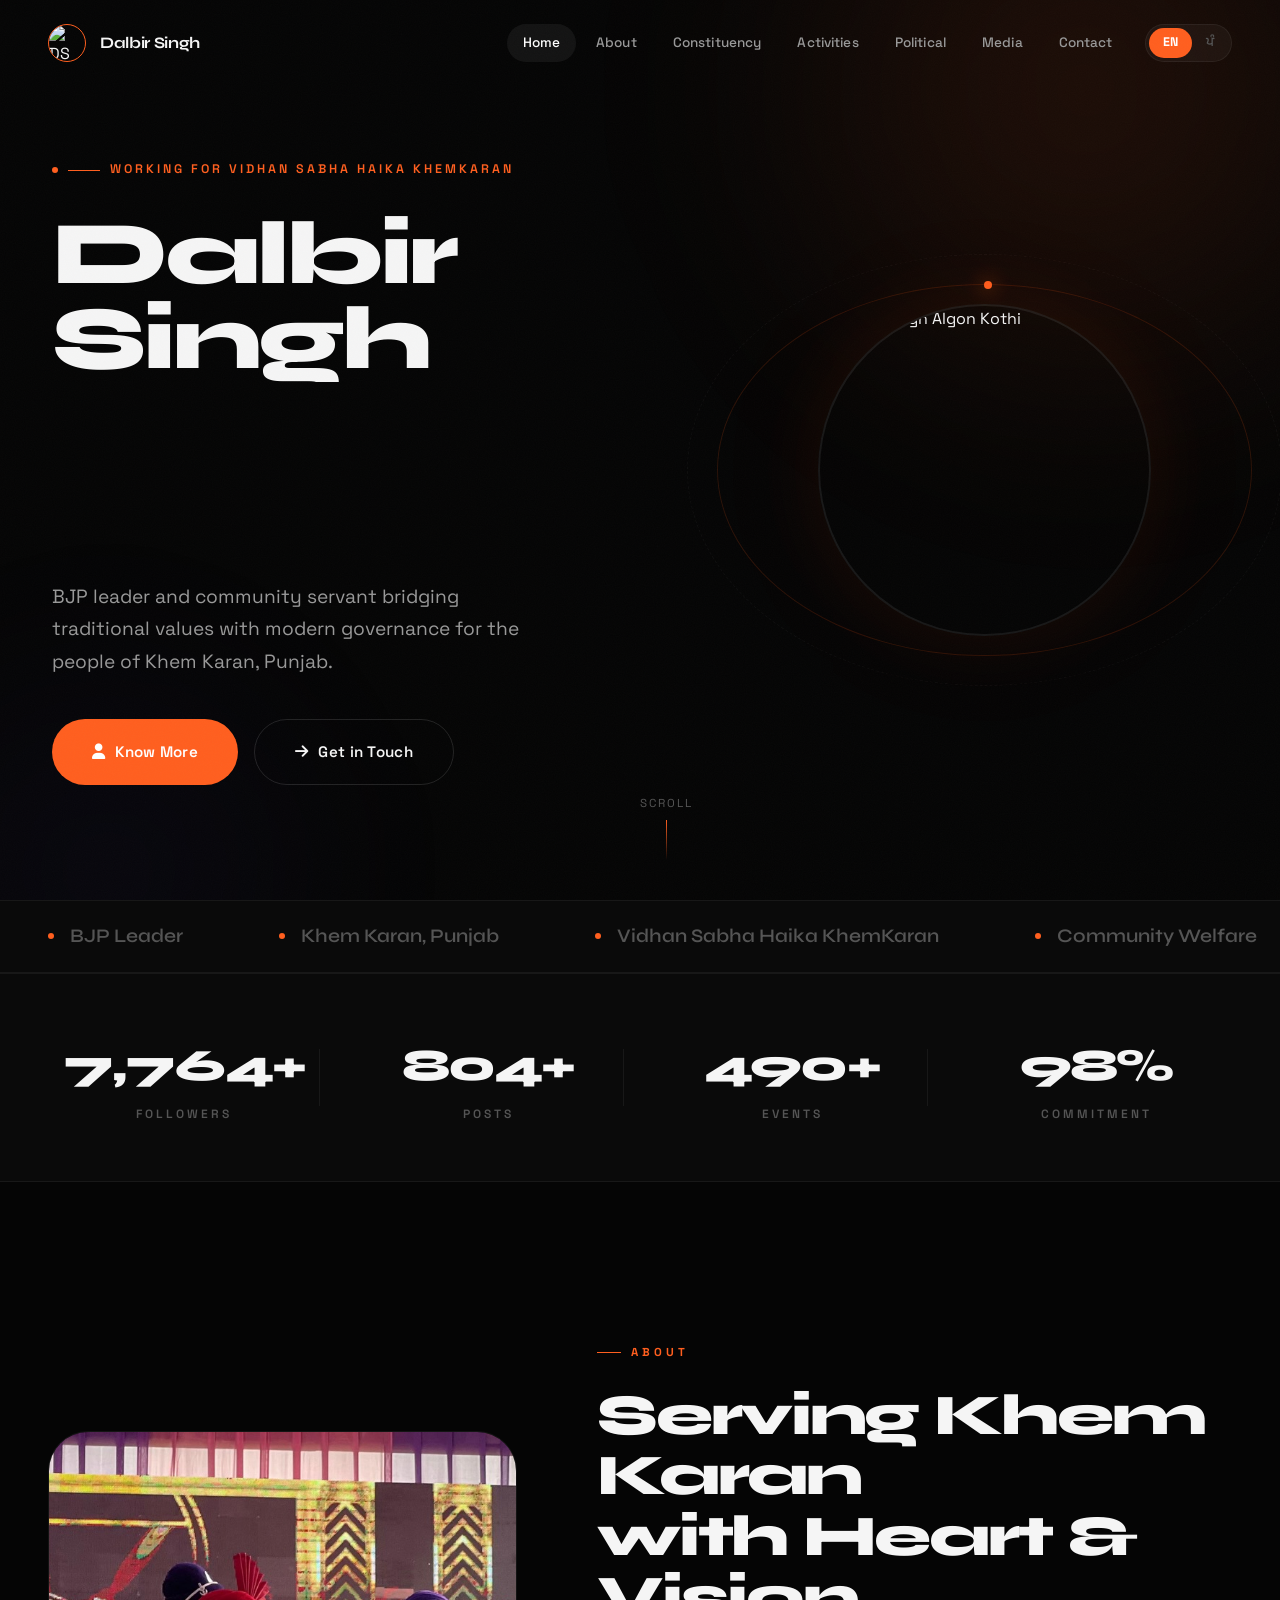
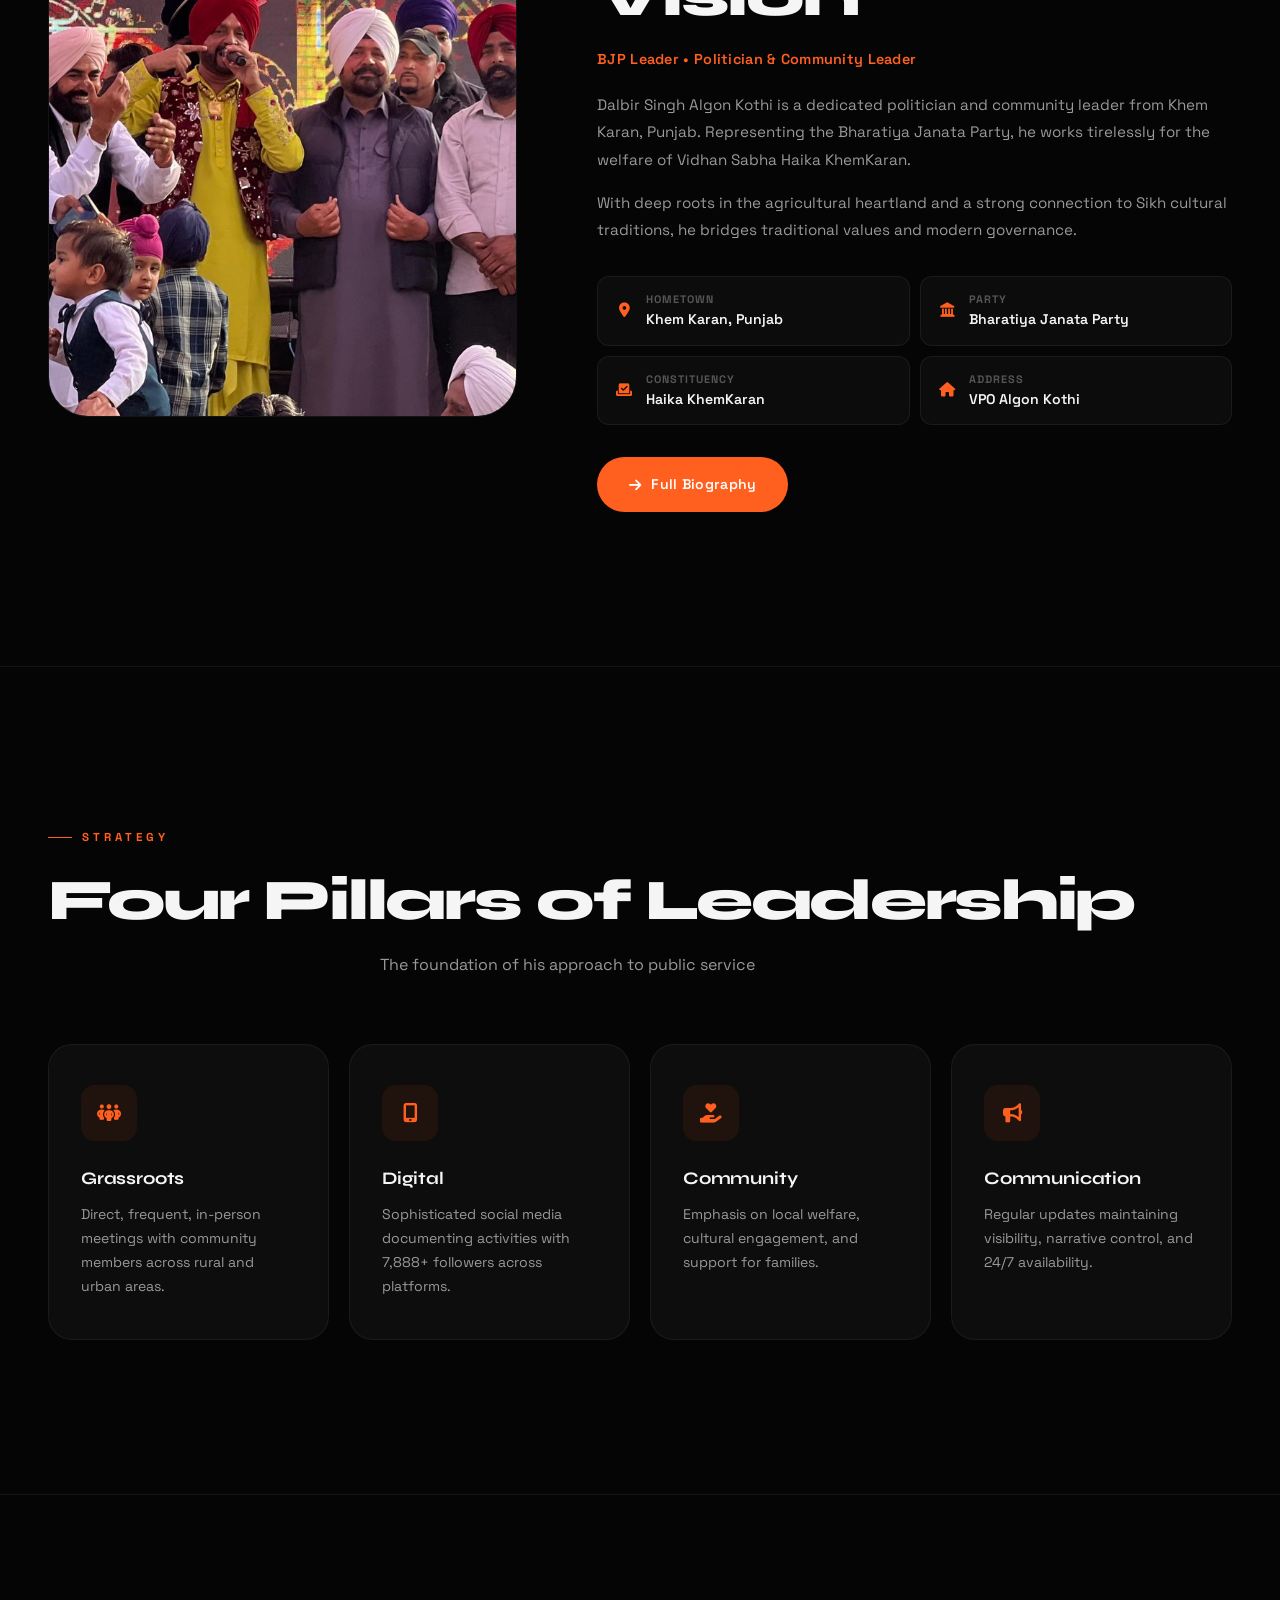
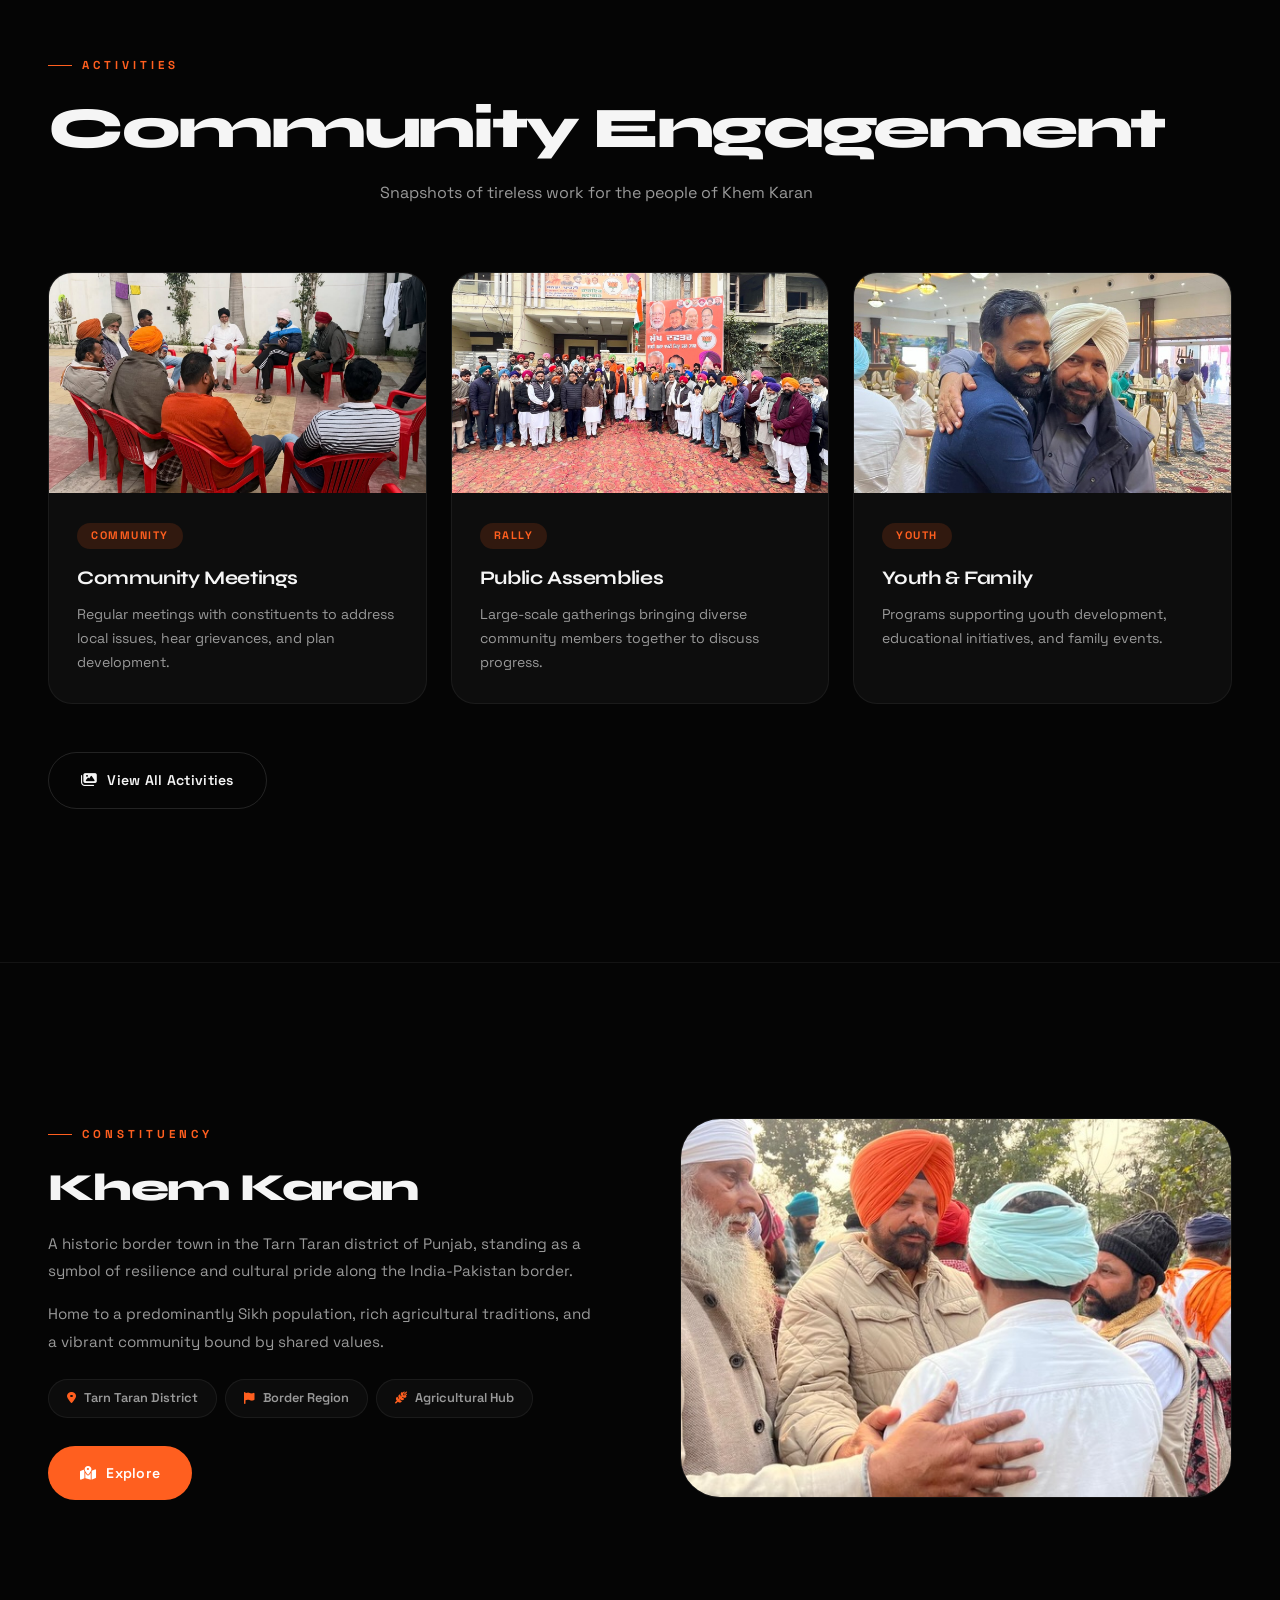
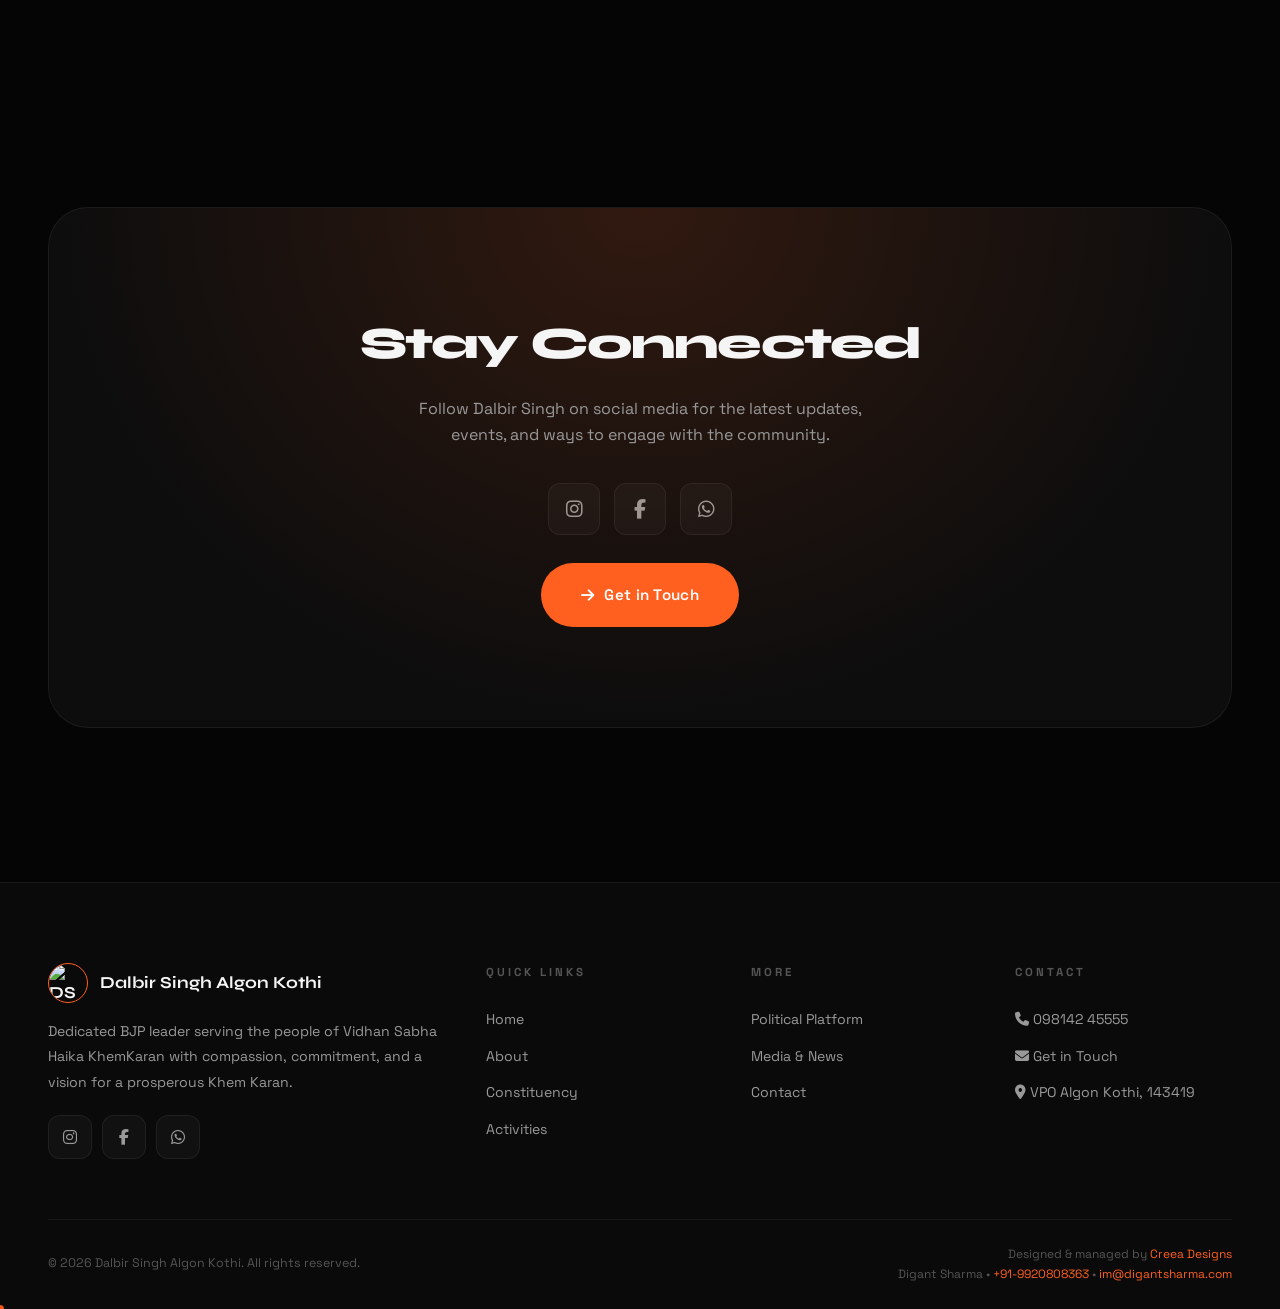
==== index.html @ 73f95321 "Initial commit" ====
<!DOCTYPE html>
<html lang="en">

<head>
  <meta charset="UTF-8">
  <meta name="viewport" content="width=device-width, initial-scale=1.0">
  <title>Dalbir Singh Algon Kothi — BJP Leader, Khem Karan</title>
  <meta name="description"
    content="Official website of Dalbir Singh Algon Kothi, BJP leader working for Vidhan Sabha Haika KhemKaran, Punjab.">
  <link rel="stylesheet" href="css/style.css">
  <link rel="stylesheet" href="https://cdnjs.cloudflare.com/ajax/libs/font-awesome/6.5.1/css/all.min.css">
</head>

<body>

  <nav class="navbar" id="navbar">
    <div class="container">
      <a href="index.html" class="nav-logo"><img src="images/dalbir.png" alt="DS"><span>Dalbir Singh</span></a>
      <div class="nav-links" id="navLinks">
        <a href="index.html" class="active">Home</a>
        <a href="about.html">About</a>
        <a href="constituency.html">Constituency</a>
        <a href="activities.html">Activities</a>
        <a href="political.html">Political</a>
        <a href="media.html">Media</a>
        <a href="contact.html">Contact</a>
        <div class="lang-switch"><a href="#" data-lang="en" class="active">EN</a><a href="#" data-lang="pa">ਪੰ</a></div>
      </div>
      <div class="hamburger" id="hamburger"><span></span><span></span><span></span></div>
    </div>
  </nav>

  <!-- =========== HERO =========== -->
  <section class="hero" id="hero">
    <div class="hero-gradient"></div>
    <div class="hero-gradient-2"></div>
    <div class="hero-particles"></div>
    <div class="container">
      <div class="hero-layout">
        <div class="hero-text">
          <div class="hero-eyebrow">
            <span class="dot"></span>
            <span class="line"></span>
            Working for Vidhan Sabha Haika KhemKaran
          </div>
          <h1>
            <span class="line"><span class="line-inner d1">Dalbir Singh</span></span>
            <span class="line"><span class="line-inner d2 gradient-text">Algon Kothi</span></span>
          </h1>
          <p class="hero-sub">BJP leader and community servant bridging traditional values with modern governance for
            the people of Khem Karan, Punjab.</p>
          <div class="hero-actions">
            <a href="about.html" class="btn btn-primary btn-lg"><i class="fas fa-user"></i> Know More</a>
            <a href="contact.html" class="btn btn-ghost btn-lg"><i class="fas fa-arrow-right"></i> Get in Touch</a>
          </div>
        </div>
        <div class="hero-portrait-wrap">
          <div class="hero-portrait-ring-2"></div>
          <div class="hero-portrait-ring"></div>
          <div class="hero-portrait"><img src="images/dalbir.png" alt="Dalbir Singh Algon Kothi"></div>
        </div>
      </div>
    </div>
    <div class="hero-scroll-cue">
      <span>Scroll</span>
      <div class="scroll-line"></div>
    </div>
  </section>

  <!-- =========== MARQUEE =========== -->
  <div class="marquee-strip">
    <div class="marquee-track">
      <div class="marquee-item"><span class="sep"></span> BJP Leader</div>
      <div class="marquee-item"><span class="sep"></span> Khem Karan, Punjab</div>
      <div class="marquee-item"><span class="sep"></span> Vidhan Sabha Haika KhemKaran</div>
      <div class="marquee-item"><span class="sep"></span> Community Welfare</div>
      <div class="marquee-item"><span class="sep"></span> Grassroots Engagement</div>
      <div class="marquee-item"><span class="sep"></span> Cultural Heritage</div>
      <div class="marquee-item"><span class="sep"></span> Youth Development</div>
      <div class="marquee-item"><span class="sep"></span> Agricultural Support</div>
      <!-- duplicate for seamless loop -->
      <div class="marquee-item"><span class="sep"></span> BJP Leader</div>
      <div class="marquee-item"><span class="sep"></span> Khem Karan, Punjab</div>
      <div class="marquee-item"><span class="sep"></span> Vidhan Sabha Haika KhemKaran</div>
      <div class="marquee-item"><span class="sep"></span> Community Welfare</div>
      <div class="marquee-item"><span class="sep"></span> Grassroots Engagement</div>
      <div class="marquee-item"><span class="sep"></span> Cultural Heritage</div>
      <div class="marquee-item"><span class="sep"></span> Youth Development</div>
      <div class="marquee-item"><span class="sep"></span> Agricultural Support</div>
    </div>
  </div>

  <!-- =========== STATS =========== -->
  <div class="stats-strip">
    <div class="container">
      <div class="stats-grid">
        <div class="stat-item reveal">
          <div class="stat-number" data-target="7888" data-suffix="+">0</div>
          <div class="stat-label">Followers</div>
        </div>
        <div class="stat-item reveal">
          <div class="stat-number" data-target="821" data-suffix="+">0</div>
          <div class="stat-label">Posts</div>
        </div>
        <div class="stat-item reveal">
          <div class="stat-number" data-target="500" data-suffix="+">0</div>
          <div class="stat-label">Events</div>
        </div>
        <div class="stat-item reveal">
          <div class="stat-number" data-target="100" data-suffix="%">0</div>
          <div class="stat-label">Commitment</div>
        </div>
      </div>
    </div>
  </div>

  <!-- =========== ABOUT TEASER =========== -->
  <section class="section" id="about-preview">
    <div class="container">
      <div class="about-grid">
        <div class="about-portrait reveal-left">
          <img src="images/Community_Gathering_001.jpg" alt="Dalbir Singh at community gathering">
        </div>
        <div class="reveal-right">
          <span class="sh-label">About</span>
          <h2 class="sh-title">Serving Khem Karan<br>with Heart &amp; Vision</h2>
          <div class="about-role">BJP Leader &bull; Politician &amp; Community Leader</div>
          <div class="about-text">
            <p>Dalbir Singh Algon Kothi is a dedicated politician and community leader from Khem Karan, Punjab.
              Representing the Bharatiya Janata Party, he works tirelessly for the welfare of Vidhan Sabha Haika
              KhemKaran.</p>
            <p>With deep roots in the agricultural heartland and a strong connection to Sikh cultural traditions, he
              bridges traditional values and modern governance.</p>
          </div>
          <div class="info-grid">
            <div class="info-item"><span class="icon"><i class="fas fa-map-marker-alt"></i></span>
              <div>
                <div class="label">Hometown</div>
                <div class="value">Khem Karan, Punjab</div>
              </div>
            </div>
            <div class="info-item"><span class="icon"><i class="fas fa-landmark"></i></span>
              <div>
                <div class="label">Party</div>
                <div class="value">Bharatiya Janata Party</div>
              </div>
            </div>
            <div class="info-item"><span class="icon"><i class="fas fa-vote-yea"></i></span>
              <div>
                <div class="label">Constituency</div>
                <div class="value">Haika KhemKaran</div>
              </div>
            </div>
            <div class="info-item"><span class="icon"><i class="fas fa-home"></i></span>
              <div>
                <div class="label">Address</div>
                <div class="value">VPO Algon Kothi</div>
              </div>
            </div>
          </div>
          <div style="margin-top:32px;">
            <a href="about.html" class="btn btn-primary"><i class="fas fa-arrow-right"></i> Full Biography</a>
          </div>
        </div>
      </div>
    </div>
  </section>

  <hr class="divider">

  <!-- =========== FOUR PILLARS =========== -->
  <section class="section" id="pillars">
    <div class="container">
      <div class="text-center" style="margin-bottom:64px;">
        <span class="sh-label" style="justify-content:center;">Strategy</span>
        <h2 class="sh-title">Four Pillars of Leadership</h2>
        <p class="sh-desc">The foundation of his approach to public service</p>
      </div>
      <div class="grid-4 stagger reveal">
        <div class="icon-block">
          <div class="ib-icon"><i class="fas fa-people-group"></i></div>
          <h3>Grassroots</h3>
          <p>Direct, frequent, in-person meetings with community members across rural and urban areas.</p>
        </div>
        <div class="icon-block">
          <div class="ib-icon"><i class="fas fa-mobile-screen-button"></i></div>
          <h3>Digital</h3>
          <p>Sophisticated social media documenting activities with 7,888+ followers across platforms.</p>
        </div>
        <div class="icon-block">
          <div class="ib-icon"><i class="fas fa-hand-holding-heart"></i></div>
          <h3>Community</h3>
          <p>Emphasis on local welfare, cultural engagement, and support for families.</p>
        </div>
        <div class="icon-block">
          <div class="ib-icon"><i class="fas fa-bullhorn"></i></div>
          <h3>Communication</h3>
          <p>Regular updates maintaining visibility, narrative control, and 24/7 availability.</p>
        </div>
      </div>
    </div>
  </section>

  <hr class="divider">

  <!-- =========== ACTIVITIES =========== -->
  <section class="section" id="activities-featured">
    <div class="container">
      <div class="text-center" style="margin-bottom:64px;">
        <span class="sh-label" style="justify-content:center;">Activities</span>
        <h2 class="sh-title">Community Engagement</h2>
        <p class="sh-desc">Snapshots of tireless work for the people of Khem Karan</p>
      </div>
      <div class="grid-3 stagger reveal">
        <div class="card-modern">
          <div class="card-img"><img src="images/Community_Meeting_002.jpg" alt="Community Meeting"></div>
          <div class="card-body"><span class="tag">Community</span>
            <h3>Community Meetings</h3>
            <p>Regular meetings with constituents to address local issues, hear grievances, and plan development.</p>
          </div>
        </div>
        <div class="card-modern">
          <div class="card-img"><img src="images/Public_Assembly_003.jpg" alt="Public Assembly"></div>
          <div class="card-body"><span class="tag">Rally</span>
            <h3>Public Assemblies</h3>
            <p>Large-scale gatherings bringing diverse community members together to discuss progress.</p>
          </div>
        </div>
        <div class="card-modern">
          <div class="card-img"><img src="images/Youth_Engagement_005.jpg" alt="Youth Engagement"></div>
          <div class="card-body"><span class="tag">Youth</span>
            <h3>Youth &amp; Family</h3>
            <p>Programs supporting youth development, educational initiatives, and family events.</p>
          </div>
        </div>
      </div>
      <div class="text-center" style="margin-top:48px;">
        <a href="activities.html" class="btn btn-ghost"><i class="fas fa-images"></i> View All Activities</a>
      </div>
    </div>
  </section>

  <hr class="divider">

  <!-- =========== CONSTITUENCY SPLIT =========== -->
  <section class="section" id="constituency-preview">
    <div class="container">
      <div class="split">
        <div class="split-text reveal-left">
          <span class="sh-label">Constituency</span>
          <h2>Khem Karan</h2>
          <p>A historic border town in the Tarn Taran district of Punjab, standing as a symbol of resilience and
            cultural pride along the India-Pakistan border.</p>
          <p>Home to a predominantly Sikh population, rich agricultural traditions, and a vibrant community bound by
            shared values.</p>
          <div class="tag-list">
            <span class="tag-pill"><i class="fas fa-location-dot"></i> Tarn Taran District</span>
            <span class="tag-pill"><i class="fas fa-flag"></i> Border Region</span>
            <span class="tag-pill"><i class="fas fa-wheat-awn"></i> Agricultural Hub</span>
          </div>
          <div style="margin-top:28px;">
            <a href="constituency.html" class="btn btn-primary"><i class="fas fa-map-location-dot"></i> Explore</a>
          </div>
        </div>
        <div class="split-media reveal-right">
          <img src="images/Welfare_Work_003.jpg" alt="Khem Karan Community">
        </div>
      </div>
    </div>
  </section>

  <!-- =========== CTA =========== -->
  <section class="section">
    <div class="container">
      <div class="cta-block reveal">
        <h2>Stay Connected</h2>
        <p>Follow Dalbir Singh on social media for the latest updates, events, and ways to engage with the community.
        </p>
        <div class="social-links" style="justify-content:center;gap:14px;margin-bottom:28px;">
          <a href="https://www.instagram.com/dalbiralgonkothi" target="_blank" class="social-link"
            style="width:52px;height:52px;font-size:1.2rem;" title="Instagram"><i class="fab fa-instagram"></i></a>
          <a href="https://www.facebook.com/DalbirSinghAlgonKothi" target="_blank" class="social-link"
            style="width:52px;height:52px;font-size:1.2rem;" title="Facebook"><i class="fab fa-facebook-f"></i></a>
          <a href="https://wa.me/919814245555" target="_blank" class="social-link"
            style="width:52px;height:52px;font-size:1.2rem;" title="WhatsApp"><i class="fab fa-whatsapp"></i></a>
        </div>
        <a href="contact.html" class="btn btn-primary btn-lg"><i class="fas fa-arrow-right"></i> Get in Touch</a>
      </div>
    </div>
  </section>

  <!-- =========== FOOTER =========== -->
  <footer class="footer">
    <div class="container">
      <div class="footer-grid">
        <div class="footer-about">
          <div class="footer-logo"><img src="images/dalbir.png" alt="DS"><span>Dalbir Singh Algon Kothi</span></div>
          <p>Dedicated BJP leader serving the people of Vidhan Sabha Haika KhemKaran with compassion, commitment, and a
            vision for a prosperous Khem Karan.</p>
          <div class="social-links"><a href="https://www.instagram.com/dalbiralgonkothi" target="_blank"
              class="social-link"><i class="fab fa-instagram"></i></a><a
              href="https://www.facebook.com/DalbirSinghAlgonKothi" target="_blank" class="social-link"><i
                class="fab fa-facebook-f"></i></a><a href="https://wa.me/919814245555" target="_blank"
              class="social-link"><i class="fab fa-whatsapp"></i></a></div>
        </div>
        <div>
          <h4>Quick Links</h4>
          <div class="footer-links"><a href="index.html">Home</a><a href="about.html">About</a><a
              href="constituency.html">Constituency</a><a href="activities.html">Activities</a></div>
        </div>
        <div>
          <h4>More</h4>
          <div class="footer-links"><a href="political.html">Political Platform</a><a href="media.html">Media &amp;
              News</a><a href="contact.html">Contact</a></div>
        </div>
        <div>
          <h4>Contact</h4>
          <div class="footer-links"><a href="tel:+919814245555"><i class="fas fa-phone"></i>&nbsp;098142 45555</a><a
              href="mailto:"><i class="fas fa-envelope"></i>&nbsp;Get in Touch</a><a><i
                class="fas fa-map-marker-alt"></i>&nbsp;VPO Algon Kothi, 143419</a></div>
        </div>
      </div>
      <div class="footer-bottom">
        <div>&copy; 2026 Dalbir Singh Algon Kothi. All rights reserved.</div>
        <div class="footer-credits">Designed &amp; managed by <a href="https://www.creaadesigns.com/"
            target="_blank">Creea Designs</a><br>Digant Sharma &bull; <a href="tel:+919920808363">+91-9920808363</a>
          &bull; <a href="mailto:im@digantsharma.com">im@digantsharma.com</a></div>
      </div>
    </div>
  </footer>
  <script src="js/animations.js"></script>
  <script src="js/language.js"></script>
</body>

</html>
---- css/style.css ----
/* ===========================================================
   DALBIR SINGH ALGON KOTHI — AWARD-WINNING DESIGN SYSTEM
   Cinematic • Immersive • Magnetic • Alive
   =========================================================== */
@import url('https://fonts.googleapis.com/css2?family=Space+Grotesk:wght@300;400;500;600;700&family=Syne:wght@400;500;600;700;800&family=Mukta:wght@300;400;500;600;700;800&display=swap');

/* ======================== TOKENS ======================== */
:root {
  --c-bg: #050505;
  --c-bg-2: #0a0a0a;
  --c-bg-3: #111;
  --c-bg-card: #0d0d0d;
  --c-surface: rgba(255, 255, 255, 0.03);
  --c-surface-hover: rgba(255, 255, 255, 0.06);
  --c-border: rgba(255, 255, 255, 0.06);
  --c-border-hover: rgba(255, 255, 255, 0.12);
  --c-text: #f5f5f5;
  --c-text-2: #999;
  --c-text-3: #555;
  --c-accent: #FF5F1F;
  --c-accent-2: #ff8a50;
  --c-accent-glow: rgba(255, 95, 31, 0.08);
  --c-accent-glow-2: rgba(255, 95, 31, 0.15);
  --c-white: #fff;
  --font-display: 'Syne', sans-serif;
  --font-body: 'Space Grotesk', sans-serif;
  --font-pa: 'Mukta', sans-serif;
  --ease-out-expo: cubic-bezier(0.16, 1, 0.3, 1);
  --ease-out-quint: cubic-bezier(0.22, 1, 0.36, 1);
  --ease-in-out: cubic-bezier(0.76, 0, 0.24, 1);
  --dur: 0.8s;
  --dur-fast: 0.4s;
  --r: 16px;
  --r-lg: 24px;
  --r-xl: 40px;
}

/* ======================== GLOBAL ======================== */
*,
*::before,
*::after {
  box-sizing: border-box;
  margin: 0;
  padding: 0;
}

html {
  scroll-behavior: auto;
  /* JS handles smooth scroll */
  font-size: 16px;
}

body {
  font-family: var(--font-body);
  background: var(--c-bg);
  color: var(--c-text);
  line-height: 1.6;
  overflow-x: hidden;
  -webkit-font-smoothing: antialiased;
  cursor: default;
}

body.pa {
  font-family: var(--font-pa);
}

img {
  max-width: 100%;
  height: auto;
  display: block;
}

a {
  text-decoration: none;
  color: inherit;
}

ul,
ol {
  list-style: none;
}

button {
  cursor: pointer;
  border: none;
  background: none;
  font-family: inherit;
}

::selection {
  background: var(--c-accent);
  color: var(--c-white);
}

/* — Grain Overlay — */
body::after {
  content: '';
  position: fixed;
  inset: 0;
  z-index: 9998;
  pointer-events: none;
  opacity: 0.025;
  background: url("data:image/svg+xml,%3Csvg viewBox='0 0 256 256' xmlns='http://www.w3.org/2000/svg'%3E%3Cfilter id='noise'%3E%3CfeTurbulence type='fractalNoise' baseFrequency='0.9' numOctaves='4' stitchTiles='stitch'/%3E%3C/filter%3E%3Crect width='100%25' height='100%25' filter='url(%23noise)'/%3E%3C/svg%3E");
  background-size: 256px 256px;
}

/* — Custom Scrollbar — */
::-webkit-scrollbar {
  width: 6px;
}

::-webkit-scrollbar-track {
  background: var(--c-bg);
}

::-webkit-scrollbar-thumb {
  background: var(--c-accent);
  border-radius: 3px;
}

/* — Layout — */
.container {
  max-width: 1320px;
  margin: 0 auto;
  padding: 0 clamp(20px, 4vw, 48px);
}

.section {
  padding: clamp(80px, 12vw, 160px) 0;
  position: relative;
}

/* ======================== CUSTOM CURSOR ======================== */
.cursor-dot {
  position: fixed;
  width: 8px;
  height: 8px;
  background: var(--c-accent);
  border-radius: 50%;
  pointer-events: none;
  z-index: 9999;
  mix-blend-mode: difference;
  transition: transform 0.15s var(--ease-out-expo), width 0.3s, height 0.3s;
  transform: translate(-50%, -50%);
}

.cursor-ring {
  position: fixed;
  width: 40px;
  height: 40px;
  border: 1px solid rgba(255, 95, 31, 0.4);
  border-radius: 50%;
  pointer-events: none;
  z-index: 9999;
  transition: transform 0.4s var(--ease-out-expo), width 0.3s, height 0.3s, border-color 0.3s;
  transform: translate(-50%, -50%);
}

.cursor-dot.hovering {
  transform: translate(-50%, -50%) scale(3);
  mix-blend-mode: normal;
}

.cursor-ring.hovering {
  width: 60px;
  height: 60px;
  border-color: var(--c-accent);
}

/* ======================== NAVBAR ======================== */
.navbar {
  position: fixed;
  top: 0;
  left: 0;
  width: 100%;
  z-index: 100;
  padding: 24px 0;
  transition: padding var(--dur-fast) var(--ease-out-expo), background var(--dur-fast);
}

.navbar.scrolled {
  padding: 14px 0;
  background: rgba(5, 5, 5, 0.85);
  backdrop-filter: blur(30px) saturate(180%);
  -webkit-backdrop-filter: blur(30px) saturate(180%);
  border-bottom: 1px solid var(--c-border);
}

.navbar .container {
  display: flex;
  align-items: center;
  justify-content: space-between;
}

.nav-logo {
  display: flex;
  align-items: center;
  gap: 14px;
}

.nav-logo img {
  width: 38px;
  height: 38px;
  border-radius: 50%;
  border: 1.5px solid var(--c-accent);
  object-fit: cover;
  transition: transform var(--dur-fast) var(--ease-out-expo);
}

.nav-logo:hover img {
  transform: scale(1.1) rotate(5deg);
}

.nav-logo span {
  font-family: var(--font-display);
  font-weight: 700;
  font-size: 1rem;
  letter-spacing: -0.02em;
}

.nav-links {
  display: flex;
  align-items: center;
  gap: 4px;
}

.nav-links a {
  color: var(--c-text-2);
  font-weight: 500;
  font-size: 0.85rem;
  padding: 8px 16px;
  border-radius: 100px;
  position: relative;
  transition: color var(--dur-fast), background var(--dur-fast);
  letter-spacing: 0.01em;
}

.nav-links a:hover {
  color: var(--c-text);
}

.nav-links a.active {
  color: var(--c-white);
  background: rgba(255, 255, 255, 0.06);
}

.lang-switch {
  display: flex;
  background: rgba(255, 255, 255, 0.04);
  border: 1px solid var(--c-border);
  border-radius: 100px;
  padding: 3px;
  margin-left: 12px;
}

.lang-switch a {
  padding: 5px 14px !important;
  border-radius: 100px !important;
  font-size: 0.78rem !important;
  font-weight: 700 !important;
  color: var(--c-text-3) !important;
  background: transparent !important;
  transition: all var(--dur-fast) !important;
}

.lang-switch a.active {
  background: var(--c-accent) !important;
  color: var(--c-white) !important;
}

.hamburger {
  display: none;
  flex-direction: column;
  gap: 6px;
  padding: 6px;
  cursor: pointer;
  z-index: 101;
}

.hamburger span {
  width: 24px;
  height: 1.5px;
  background: var(--c-text);
  transition: var(--dur-fast) var(--ease-out-expo);
  transform-origin: center;
}

.hamburger.active span:nth-child(1) {
  transform: rotate(45deg) translate(5px, 5px);
}

.hamburger.active span:nth-child(2) {
  opacity: 0;
}

.hamburger.active span:nth-child(3) {
  transform: rotate(-45deg) translate(5px, -5px);
}

/* ======================== HERO ======================== */
.hero {
  min-height: 100vh;
  min-height: 100dvh;
  display: flex;
  align-items: center;
  position: relative;
  overflow: hidden;
  padding: 120px 0 80px;
}

.hero-gradient {
  position: absolute;
  top: -40%;
  right: -20%;
  width: 900px;
  height: 900px;
  background: radial-gradient(circle, rgba(255, 95, 31, 0.12) 0%, transparent 65%);
  border-radius: 50%;
  filter: blur(80px);
  animation: hero-pulse 8s ease-in-out infinite alternate;
  pointer-events: none;
}

.hero-gradient-2 {
  position: absolute;
  bottom: -30%;
  left: -15%;
  width: 600px;
  height: 600px;
  background: radial-gradient(circle, rgba(80, 60, 200, 0.06) 0%, transparent 70%);
  border-radius: 50%;
  filter: blur(60px);
  animation: hero-pulse-2 10s ease-in-out infinite alternate;
  pointer-events: none;
}

@keyframes hero-pulse {
  0% {
    opacity: 0.6;
    transform: scale(1);
  }

  100% {
    opacity: 1;
    transform: scale(1.15) translate(-30px, 30px);
  }
}

@keyframes hero-pulse-2 {
  0% {
    opacity: 0.5;
    transform: scale(1);
  }

  100% {
    opacity: 0.8;
    transform: scale(1.1) translate(20px, -20px);
  }
}

.hero .container {
  position: relative;
  z-index: 2;
}

.hero-layout {
  display: grid;
  grid-template-columns: 1.1fr 0.9fr;
  gap: 80px;
  align-items: center;
}

.hero-eyebrow {
  display: inline-flex;
  align-items: center;
  gap: 10px;
  font-size: 0.78rem;
  font-weight: 600;
  text-transform: uppercase;
  letter-spacing: 3px;
  color: var(--c-accent);
  margin-bottom: 32px;
  overflow: hidden;
}

.hero-eyebrow .line {
  width: 32px;
  height: 1px;
  background: var(--c-accent);
}

.hero-eyebrow .dot {
  width: 6px;
  height: 6px;
  background: var(--c-accent);
  border-radius: 50%;
  animation: blink 2s ease-in-out infinite;
}

@keyframes blink {

  0%,
  100% {
    opacity: 1;
  }

  50% {
    opacity: 0.3;
  }
}

.hero h1 {
  font-family: var(--font-display);
  font-size: clamp(3.5rem, 7vw, 6.5rem);
  font-weight: 800;
  line-height: 0.95;
  letter-spacing: -0.04em;
  margin-bottom: 28px;
}

.hero h1 .line {
  display: block;
  overflow: hidden;
}

.hero h1 .line-inner {
  display: block;
  transform: translateY(110%);
  animation: line-up 1.2s var(--ease-out-expo) forwards;
}

.hero h1 .line-inner.d1 {
  animation-delay: 0.1s;
}

.hero h1 .line-inner.d2 {
  animation-delay: 0.25s;
}

@keyframes line-up {
  to {
    transform: translateY(0);
  }
}

.hero h1 .gradient-text {
  background: linear-gradient(135deg, var(--c-accent), #ff9a44, var(--c-accent));
  background-size: 200% 200%;
  -webkit-background-clip: text;
  -webkit-text-fill-color: transparent;
  background-clip: text;
  animation: gradient-shift 5s ease infinite;
}

@keyframes gradient-shift {

  0%,
  100% {
    background-position: 0% 50%;
  }

  50% {
    background-position: 100% 50%;
  }
}

.hero-sub {
  font-size: clamp(1rem, 1.5vw, 1.2rem);
  color: var(--c-text-2);
  max-width: 480px;
  line-height: 1.7;
  margin-bottom: 40px;
  opacity: 0;
  animation: fade-up 1s var(--ease-out-expo) 0.5s forwards;
}

@keyframes fade-up {
  from {
    opacity: 0;
    transform: translateY(20px);
  }

  to {
    opacity: 1;
    transform: translateY(0);
  }
}

.hero-actions {
  display: flex;
  gap: 16px;
  flex-wrap: wrap;
  opacity: 0;
  animation: fade-up 1s var(--ease-out-expo) 0.7s forwards;
}

.hero-portrait-wrap {
  position: relative;
  display: flex;
  justify-content: center;
  align-items: center;
  opacity: 0;
  animation: fade-up 1.2s var(--ease-out-expo) 0.3s forwards;
}

.hero-portrait-ring {
  position: absolute;
  inset: -20px;
  border-radius: 50%;
  border: 1px solid rgba(255, 95, 31, 0.15);
  animation: spin-slow 20s linear infinite;
}

.hero-portrait-ring::before {
  content: '';
  position: absolute;
  top: -4px;
  left: 50%;
  width: 8px;
  height: 8px;
  background: var(--c-accent);
  border-radius: 50%;
  box-shadow: 0 0 20px var(--c-accent);
}

@keyframes spin-slow {
  to {
    transform: rotate(360deg);
  }
}

.hero-portrait-ring-2 {
  position: absolute;
  inset: -50px;
  border-radius: 50%;
  border: 1px dashed rgba(255, 255, 255, 0.04);
  animation: spin-slow 40s linear infinite reverse;
}

.hero-portrait {
  width: clamp(280px, 26vw, 420px);
  height: clamp(280px, 26vw, 420px);
  border-radius: 50%;
  overflow: hidden;
  position: relative;
  border: 2px solid rgba(255, 255, 255, 0.08);
  box-shadow: 0 0 80px rgba(255, 95, 31, 0.08), 0 0 160px rgba(255, 95, 31, 0.04);
}

.hero-portrait img {
  width: 100%;
  height: 100%;
  object-fit: cover;
}

.hero-scroll-cue {
  position: absolute;
  bottom: 40px;
  left: 50%;
  transform: translateX(-50%);
  display: flex;
  flex-direction: column;
  align-items: center;
  gap: 8px;
  color: var(--c-text-3);
  font-size: 0.72rem;
  letter-spacing: 2px;
  text-transform: uppercase;
  opacity: 0;
  animation: fade-up 1s var(--ease-out-expo) 1.5s forwards;
}

.scroll-line {
  width: 1px;
  height: 40px;
  background: linear-gradient(to bottom, var(--c-accent), transparent);
  animation: scroll-bounce 2s ease-in-out infinite;
}

@keyframes scroll-bounce {

  0%,
  100% {
    transform: scaleY(1);
    opacity: 1;
  }

  50% {
    transform: scaleY(0.4);
    opacity: 0.4;
  }
}

/* ======================== MARQUEE ======================== */
.marquee-strip {
  overflow: hidden;
  border-top: 1px solid var(--c-border);
  border-bottom: 1px solid var(--c-border);
  padding: 20px 0;
  background: var(--c-bg-2);
}

.marquee-track {
  display: flex;
  width: max-content;
  animation: marquee 30s linear infinite;
}

.marquee-track:hover {
  animation-play-state: paused;
}

@keyframes marquee {
  to {
    transform: translateX(-50%);
  }
}

.marquee-item {
  flex-shrink: 0;
  padding: 0 48px;
  font-family: var(--font-display);
  font-size: clamp(1rem, 1.5vw, 1.3rem);
  font-weight: 600;
  color: var(--c-text-3);
  white-space: nowrap;
  display: flex;
  align-items: center;
  gap: 16px;
}

.marquee-item .sep {
  width: 6px;
  height: 6px;
  background: var(--c-accent);
  border-radius: 50%;
  flex-shrink: 0;
}

/* ======================== BUTTONS ======================== */
.btn {
  display: inline-flex;
  align-items: center;
  gap: 10px;
  padding: 16px 32px;
  border-radius: 100px;
  font-weight: 600;
  font-size: 0.88rem;
  letter-spacing: 0.02em;
  position: relative;
  overflow: hidden;
  transition: transform var(--dur-fast) var(--ease-out-expo), box-shadow var(--dur-fast);
}

.btn::before {
  content: '';
  position: absolute;
  inset: 0;
  background: linear-gradient(90deg, transparent, rgba(255, 255, 255, 0.1), transparent);
  transform: translateX(-100%);
  transition: transform 0.6s var(--ease-out-expo);
}

.btn:hover::before {
  transform: translateX(100%);
}

.btn:hover {
  transform: translateY(-2px);
}

.btn-primary {
  background: var(--c-accent);
  color: var(--c-white);
  box-shadow: 0 0 0 0 rgba(255, 95, 31, 0);
}

.btn-primary:hover {
  box-shadow: 0 8px 40px rgba(255, 95, 31, 0.3), 0 0 0 1px rgba(255, 95, 31, 0.3);
}

.btn-ghost {
  background: transparent;
  border: 1px solid var(--c-border-hover);
  color: var(--c-text);
}

.btn-ghost:hover {
  border-color: var(--c-accent);
  color: var(--c-accent);
  background: var(--c-accent-glow);
}

.btn-white {
  background: var(--c-white);
  color: var(--c-bg);
  font-weight: 700;
}

.btn-white:hover {
  box-shadow: 0 12px 40px rgba(255, 255, 255, 0.15);
}

.btn-lg {
  padding: 20px 40px;
  font-size: 0.95rem;
}

/* ======================== SECTION HEADERS ======================== */
.sh-label {
  display: inline-flex;
  align-items: center;
  gap: 10px;
  font-size: 0.72rem;
  font-weight: 700;
  text-transform: uppercase;
  letter-spacing: 4px;
  color: var(--c-accent);
  margin-bottom: 24px;
}

.sh-label::before {
  content: '';
  width: 24px;
  height: 1px;
  background: var(--c-accent);
}

.sh-title {
  font-family: var(--font-display);
  font-size: clamp(2rem, 4.5vw, 3.8rem);
  font-weight: 800;
  line-height: 1.05;
  letter-spacing: -0.04em;
  margin-bottom: 20px;
}

.sh-desc {
  font-size: 1rem;
  color: var(--c-text-2);
  max-width: 520px;
  line-height: 1.8;
}

.text-center .sh-desc {
  margin: 0 auto;
}

/* ======================== STATS ======================== */
.stats-strip {
  padding: 56px 0;
  background: var(--c-bg-2);
  border-top: 1px solid var(--c-border);
  border-bottom: 1px solid var(--c-border);
}

.stats-grid {
  display: grid;
  grid-template-columns: repeat(4, 1fr);
  gap: 32px;
}

.stat-item {
  text-align: center;
  position: relative;
}

.stat-item:not(:last-child)::after {
  content: '';
  position: absolute;
  right: 0;
  top: 20%;
  height: 60%;
  width: 1px;
  background: var(--c-border);
}

.stat-number {
  font-family: var(--font-display);
  font-size: clamp(2rem, 3.5vw, 3rem);
  font-weight: 800;
  letter-spacing: -0.04em;
  color: var(--c-text);
}

.stat-label {
  font-size: 0.75rem;
  color: var(--c-text-3);
  text-transform: uppercase;
  letter-spacing: 3px;
  font-weight: 600;
  margin-top: 4px;
}

/* ======================== CARDS ======================== */
.card-modern {
  background: var(--c-bg-card);
  border: 1px solid var(--c-border);
  border-radius: var(--r-lg);
  overflow: hidden;
  transition: border-color var(--dur-fast), transform var(--dur) var(--ease-out-expo), box-shadow var(--dur);
  position: relative;
}

.card-modern::before {
  content: '';
  position: absolute;
  inset: 0;
  background: linear-gradient(135deg, var(--c-accent-glow) 0%, transparent 50%);
  opacity: 0;
  transition: opacity var(--dur-fast);
  pointer-events: none;
  z-index: 0;
}

.card-modern:hover::before {
  opacity: 1;
}

.card-modern:hover {
  border-color: var(--c-border-hover);
  transform: translateY(-6px);
  box-shadow: 0 30px 80px rgba(0, 0, 0, 0.4);
}

.card-modern .card-img {
  width: 100%;
  height: 220px;
  overflow: hidden;
  position: relative;
}

.card-modern .card-img img {
  width: 100%;
  height: 100%;
  object-fit: cover;
  transition: transform 0.8s var(--ease-out-expo);
}

.card-modern:hover .card-img img {
  transform: scale(1.08);
}

.card-modern .card-body {
  padding: 28px;
  position: relative;
  z-index: 1;
}

.card-modern .tag {
  display: inline-block;
  padding: 4px 14px;
  border-radius: 100px;
  font-size: 0.68rem;
  font-weight: 700;
  text-transform: uppercase;
  letter-spacing: 1.5px;
  background: var(--c-accent-glow-2);
  color: var(--c-accent);
  margin-bottom: 14px;
}

.card-modern h3 {
  font-family: var(--font-display);
  font-size: 1.2rem;
  font-weight: 700;
  margin-bottom: 10px;
  letter-spacing: -0.02em;
}

.card-modern p {
  font-size: 0.88rem;
  color: var(--c-text-2);
  line-height: 1.7;
}

/* ======================== ICON BLOCKS ======================== */
.icon-block {
  padding: 40px 32px;
  background: var(--c-bg-card);
  border: 1px solid var(--c-border);
  border-radius: var(--r-lg);
  position: relative;
  overflow: hidden;
  transition: border-color var(--dur-fast), transform var(--dur) var(--ease-out-expo), box-shadow var(--dur);
}

.icon-block::after {
  content: '';
  position: absolute;
  top: 0;
  left: 0;
  right: 0;
  height: 1px;
  background: linear-gradient(90deg, transparent, var(--c-accent), transparent);
  opacity: 0;
  transition: opacity var(--dur-fast);
}

.icon-block:hover::after {
  opacity: 1;
}

.icon-block:hover {
  border-color: var(--c-border-hover);
  transform: translateY(-4px);
  box-shadow: 0 20px 60px rgba(0, 0, 0, 0.3);
}

.ib-icon {
  width: 56px;
  height: 56px;
  border-radius: 14px;
  background: var(--c-accent-glow);
  display: flex;
  align-items: center;
  justify-content: center;
  font-size: 1.2rem;
  color: var(--c-accent);
  margin-bottom: 24px;
  transition: background var(--dur-fast), color var(--dur-fast), transform var(--dur-fast) var(--ease-out-expo);
}

.icon-block:hover .ib-icon {
  background: var(--c-accent);
  color: var(--c-white);
  transform: scale(1.08);
}

.icon-block h3 {
  font-family: var(--font-display);
  font-size: 1.1rem;
  font-weight: 700;
  margin-bottom: 10px;
  letter-spacing: -0.01em;
}

.icon-block p {
  font-size: 0.88rem;
  color: var(--c-text-2);
  line-height: 1.7;
}

/* ======================== SPLIT LAYOUT ======================== */
.split {
  display: grid;
  grid-template-columns: 1fr 1fr;
  gap: 80px;
  align-items: center;
}

.split-text h2 {
  font-family: var(--font-display);
  font-size: clamp(1.8rem, 3vw, 2.8rem);
  font-weight: 800;
  line-height: 1.1;
  letter-spacing: -0.04em;
  margin-bottom: 20px;
}

.split-text p {
  color: var(--c-text-2);
  margin-bottom: 16px;
  font-size: 0.95rem;
  line-height: 1.8;
}

.split-media {
  border-radius: var(--r-xl);
  overflow: hidden;
  border: 1px solid var(--c-border);
  position: relative;
}

.split-media img {
  width: 100%;
  aspect-ratio: 16/11;
  object-fit: cover;
  transition: transform 0.8s var(--ease-out-expo);
}

.split-media:hover img {
  transform: scale(1.04);
}

.tag-list {
  display: flex;
  gap: 8px;
  flex-wrap: wrap;
  margin-top: 24px;
}

.tag-pill {
  display: inline-flex;
  align-items: center;
  gap: 8px;
  padding: 8px 18px;
  background: var(--c-surface);
  border: 1px solid var(--c-border);
  border-radius: 100px;
  font-size: 0.8rem;
  font-weight: 600;
  color: var(--c-text-2);
  transition: border-color var(--dur-fast), color var(--dur-fast);
}

.tag-pill:hover {
  border-color: var(--c-accent);
  color: var(--c-accent);
}

.tag-pill i {
  color: var(--c-accent);
  font-size: 0.75rem;
}

/* ======================== ABOUT ======================== */
.about-grid {
  display: grid;
  grid-template-columns: 0.85fr 1.15fr;
  gap: 80px;
  align-items: center;
}

.about-portrait {
  border-radius: var(--r-xl);
  overflow: hidden;
  border: 1px solid var(--c-border);
  position: relative;
}

.about-portrait img {
  width: 100%;
  aspect-ratio: 4/5;
  object-fit: cover;
}

.about-role {
  color: var(--c-accent);
  font-weight: 600;
  font-size: 0.9rem;
  margin-bottom: 20px;
  letter-spacing: 0.02em;
}

.about-text p {
  color: var(--c-text-2);
  margin-bottom: 16px;
  font-size: 0.95rem;
  line-height: 1.8;
}

.info-grid {
  display: grid;
  grid-template-columns: repeat(2, 1fr);
  gap: 10px;
  margin-top: 32px;
}

.info-item {
  display: flex;
  align-items: center;
  gap: 14px;
  padding: 14px 18px;
  background: var(--c-surface);
  border: 1px solid var(--c-border);
  border-radius: 12px;
  transition: border-color var(--dur-fast);
}

.info-item:hover {
  border-color: var(--c-border-hover);
}

.info-item .icon {
  color: var(--c-accent);
  font-size: 0.9rem;
  width: 16px;
  text-align: center;
}

.info-item .label {
  font-size: 0.68rem;
  color: var(--c-text-3);
  text-transform: uppercase;
  letter-spacing: 1px;
  font-weight: 700;
}

.info-item .value {
  font-weight: 600;
  font-size: 0.88rem;
}

/* ======================== PAGE HERO ======================== */
.page-hero {
  padding: clamp(140px, 18vw, 200px) 0 clamp(60px, 8vw, 100px);
  position: relative;
  overflow: hidden;
}

.page-hero::before {
  content: '';
  position: absolute;
  top: -30%;
  right: -10%;
  width: 500px;
  height: 500px;
  background: radial-gradient(circle, var(--c-accent-glow-2) 0%, transparent 70%);
  border-radius: 50%;
  filter: blur(60px);
  pointer-events: none;
}

.page-hero h1 {
  font-family: var(--font-display);
  font-size: clamp(2.8rem, 6vw, 5rem);
  font-weight: 800;
  letter-spacing: -0.04em;
  line-height: 1;
  margin-bottom: 20px;
}

.page-hero .accent {
  color: var(--c-accent);
}

.page-hero p {
  font-size: 1.05rem;
  color: var(--c-text-2);
  max-width: 520px;
  line-height: 1.7;
}

.page-hero .breadcrumb {
  margin-top: 28px;
  font-size: 0.8rem;
  color: var(--c-text-3);
  letter-spacing: 0.5px;
}

.page-hero .breadcrumb a {
  color: var(--c-accent);
  transition: opacity var(--dur-fast);
}

.page-hero .breadcrumb a:hover {
  opacity: 0.7;
}

.text-center .page-hero p {
  margin-left: auto;
  margin-right: auto;
}

/* ======================== PRIORITY CARDS ======================== */
.priority-card {
  background: var(--c-bg-card);
  border: 1px solid var(--c-border);
  border-radius: var(--r-lg);
  padding: 32px;
  position: relative;
  overflow: hidden;
  transition: border-color var(--dur-fast), transform var(--dur) var(--ease-out-expo);
}

.priority-card::before {
  content: '';
  position: absolute;
  left: 0;
  top: 0;
  bottom: 0;
  width: 2px;
  background: var(--c-accent);
  transform: scaleY(0);
  transform-origin: top;
  transition: transform var(--dur-fast) var(--ease-out-expo);
}

.priority-card:hover::before {
  transform: scaleY(1);
}

.priority-card:hover {
  border-color: var(--c-border-hover);
  transform: translateY(-3px);
}

.priority-card h3 {
  display: flex;
  align-items: center;
  gap: 14px;
  font-family: var(--font-display);
  font-size: 1.05rem;
  margin-bottom: 10px;
  font-weight: 700;
}

.priority-card .p-icon {
  color: var(--c-accent);
  font-size: 1.1rem;
}

.priority-card p {
  font-size: 0.88rem;
  color: var(--c-text-2);
  line-height: 1.7;
}

/* ======================== TIMELINE ======================== */
.timeline {
  position: relative;
  padding: 40px 0;
}

.timeline::before {
  content: '';
  position: absolute;
  left: 50%;
  top: 0;
  bottom: 0;
  width: 1px;
  background: linear-gradient(to bottom, transparent, var(--c-accent), var(--c-accent), transparent);
  transform: translateX(-50%);
}

.timeline-item {
  display: flex;
  justify-content: flex-end;
  padding-right: calc(50% + 48px);
  position: relative;
  margin-bottom: 72px;
}

.timeline-item:nth-child(even) {
  justify-content: flex-start;
  padding-right: 0;
  padding-left: calc(50% + 48px);
}

.timeline-dot {
  position: absolute;
  left: 50%;
  top: 28px;
  width: 12px;
  height: 12px;
  background: var(--c-accent);
  border: 3px solid var(--c-bg);
  border-radius: 50%;
  transform: translateX(-50%);
  z-index: 1;
  box-shadow: 0 0 0 4px var(--c-accent-glow-2), 0 0 20px var(--c-accent-glow);
}

.timeline-content {
  background: var(--c-bg-card);
  border: 1px solid var(--c-border);
  padding: 28px 32px;
  border-radius: var(--r-lg);
  max-width: 440px;
  transition: border-color var(--dur-fast), transform var(--dur-fast) var(--ease-out-expo);
}

.timeline-content:hover {
  border-color: var(--c-border-hover);
  transform: translateY(-3px);
}

.timeline-content h3 {
  color: var(--c-accent);
  font-size: 0.72rem;
  font-weight: 700;
  text-transform: uppercase;
  letter-spacing: 3px;
  margin-bottom: 8px;
}

.timeline-content h4 {
  font-family: var(--font-display);
  font-size: 1.15rem;
  font-weight: 700;
  margin-bottom: 10px;
  letter-spacing: -0.02em;
}

.timeline-content p {
  font-size: 0.88rem;
  color: var(--c-text-2);
  line-height: 1.7;
}

/* ======================== GALLERY ======================== */
.gallery-grid {
  display: grid;
  grid-template-columns: repeat(auto-fill, minmax(340px, 1fr));
  gap: 16px;
}

.gallery-item {
  border-radius: var(--r-lg);
  overflow: hidden;
  position: relative;
  cursor: pointer;
  aspect-ratio: 16/9;
  border: 1px solid var(--c-border);
  transition: border-color var(--dur-fast), transform var(--dur) var(--ease-out-expo);
}

.gallery-item:hover {
  border-color: var(--c-border-hover);
  transform: scale(1.02);
}

.gallery-item img {
  width: 100%;
  height: 100%;
  object-fit: cover;
  transition: transform 0.8s var(--ease-out-expo);
}

.gallery-item:hover img {
  transform: scale(1.06);
}

.gallery-overlay {
  position: absolute;
  inset: 0;
  background: linear-gradient(transparent 40%, rgba(5, 5, 5, 0.9));
  opacity: 0;
  transition: opacity var(--dur-fast);
  display: flex;
  align-items: flex-end;
  padding: 24px;
}

.gallery-item:hover .gallery-overlay {
  opacity: 1;
}

.gallery-overlay p {
  color: var(--c-white);
  font-weight: 500;
  font-size: 0.9rem;
}

.filter-bar {
  display: flex;
  gap: 8px;
  justify-content: center;
  flex-wrap: wrap;
  margin-bottom: 48px;
}

.filter-btn {
  padding: 10px 24px;
  border-radius: 100px;
  font-weight: 600;
  font-size: 0.8rem;
  background: transparent;
  color: var(--c-text-3);
  border: 1px solid var(--c-border);
  transition: all var(--dur-fast);
  letter-spacing: 0.5px;
}

.filter-btn:hover {
  border-color: var(--c-border-hover);
  color: var(--c-text);
}

.filter-btn.active {
  background: var(--c-accent);
  color: var(--c-white);
  border-color: var(--c-accent);
}

/* ======================== LIGHTBOX ======================== */
.lightbox {
  position: fixed;
  inset: 0;
  background: rgba(5, 5, 5, 0.96);
  z-index: 9999;
  display: none;
  align-items: center;
  justify-content: center;
  backdrop-filter: blur(30px);
}

.lightbox.active {
  display: flex;
}

.lightbox img {
  max-width: 90%;
  max-height: 85vh;
  border-radius: var(--r-lg);
}

.lightbox-close {
  position: absolute;
  top: 24px;
  right: 24px;
  color: var(--c-text);
  font-size: 1.2rem;
  cursor: pointer;
  width: 48px;
  height: 48px;
  display: flex;
  align-items: center;
  justify-content: center;
  background: rgba(255, 255, 255, 0.06);
  border: 1px solid var(--c-border);
  border-radius: 50%;
  transition: all var(--dur-fast);
}

.lightbox-close:hover {
  background: var(--c-accent);
  border-color: var(--c-accent);
}

/* ======================== CONTACT ======================== */
.contact-card {
  display: flex;
  align-items: center;
  gap: 20px;
  padding: 28px;
  background: var(--c-bg-card);
  border: 1px solid var(--c-border);
  border-radius: var(--r-lg);
  transition: border-color var(--dur-fast), transform var(--dur-fast) var(--ease-out-expo);
}

.contact-card:hover {
  border-color: var(--c-border-hover);
  transform: translateY(-3px);
}

.contact-icon {
  width: 52px;
  height: 52px;
  border-radius: 14px;
  background: var(--c-accent-glow);
  display: flex;
  align-items: center;
  justify-content: center;
  color: var(--c-accent);
  font-size: 1.1rem;
  flex-shrink: 0;
}

.contact-info h4 {
  font-weight: 700;
  font-size: 0.9rem;
  margin-bottom: 3px;
}

.contact-info p {
  font-size: 0.85rem;
  color: var(--c-text-2);
}

.contact-info a {
  color: var(--c-accent);
}

.contact-info a:hover {
  text-decoration: underline;
}

/* ======================== SOCIAL ======================== */
.social-links {
  display: flex;
  gap: 10px;
}

.social-link {
  width: 44px;
  height: 44px;
  border-radius: 12px;
  display: flex;
  align-items: center;
  justify-content: center;
  font-size: 1rem;
  background: var(--c-surface);
  border: 1px solid var(--c-border);
  color: var(--c-text-2);
  transition: all var(--dur-fast) var(--ease-out-expo);
}

.social-link:hover {
  border-color: var(--c-accent);
  color: var(--c-accent);
  transform: translateY(-3px);
}

.social-card {
  background: var(--c-bg-card);
  border: 1px solid var(--c-border);
  border-radius: var(--r-lg);
  padding: 40px;
  text-align: center;
  transition: border-color var(--dur-fast), transform var(--dur) var(--ease-out-expo);
}

.social-card:hover {
  border-color: var(--c-border-hover);
  transform: translateY(-4px);
}

.social-card .sc-icon {
  width: 72px;
  height: 72px;
  border-radius: 50%;
  display: flex;
  align-items: center;
  justify-content: center;
  margin: 0 auto 20px;
  font-size: 1.8rem;
}

.social-card h3 {
  font-family: var(--font-display);
  margin-bottom: 8px;
  font-weight: 700;
  letter-spacing: -0.01em;
}

.social-card .sc-count {
  font-family: var(--font-display);
  font-size: 2.2rem;
  font-weight: 800;
  color: var(--c-accent);
  margin-bottom: 2px;
  letter-spacing: -0.04em;
}

.social-card .sc-label {
  font-size: 0.72rem;
  color: var(--c-text-3);
  text-transform: uppercase;
  letter-spacing: 2px;
  font-weight: 600;
}

.social-card .sc-sub {
  font-size: 0.82rem;
  color: var(--c-text-3);
  margin: 8px 0 24px;
}

/* ======================== CTA ======================== */
.cta-block {
  background: var(--c-bg-card);
  border: 1px solid var(--c-border);
  border-radius: var(--r-xl);
  padding: clamp(60px, 8vw, 100px) clamp(32px, 6vw, 80px);
  text-align: center;
  position: relative;
  overflow: hidden;
}

.cta-block::before {
  content: '';
  position: absolute;
  inset: 0;
  background: radial-gradient(ellipse at 50% 0%, var(--c-accent-glow-2), transparent 70%);
  pointer-events: none;
}

.cta-block h2 {
  font-family: var(--font-display);
  font-size: clamp(2rem, 3.5vw, 3rem);
  font-weight: 800;
  letter-spacing: -0.04em;
  margin-bottom: 16px;
  position: relative;
}

.cta-block p {
  color: var(--c-text-2);
  max-width: 480px;
  margin: 0 auto 36px;
  font-size: 1rem;
  position: relative;
}

/* ======================== DIVIDER ======================== */
.divider {
  border: none;
  border-top: 1px solid var(--c-border);
  margin: 0;
}

/* ======================== FOOTER ======================== */
.footer {
  background: var(--c-bg-2);
  border-top: 1px solid var(--c-border);
  padding: 80px 0 0;
}

.footer-grid {
  display: grid;
  grid-template-columns: 1.8fr 1fr 1fr 1fr;
  gap: 48px;
  padding-bottom: 60px;
}

.footer-about .footer-logo {
  display: flex;
  align-items: center;
  gap: 12px;
  margin-bottom: 16px;
  font-family: var(--font-display);
  font-weight: 700;
  font-size: 1.05rem;
}

.footer-about .footer-logo img {
  width: 40px;
  height: 40px;
  border-radius: 50%;
  border: 1.5px solid var(--c-accent);
  object-fit: cover;
}

.footer-about p {
  font-size: 0.88rem;
  color: var(--c-text-2);
  line-height: 1.8;
  margin-bottom: 20px;
}

.footer h4 {
  font-size: 0.72rem;
  font-weight: 700;
  text-transform: uppercase;
  letter-spacing: 3px;
  color: var(--c-text-3);
  margin-bottom: 20px;
}

.footer-links a {
  display: block;
  padding: 7px 0;
  font-size: 0.88rem;
  color: var(--c-text-2);
  transition: color var(--dur-fast);
}

.footer-links a:hover {
  color: var(--c-accent);
}

.footer-bottom {
  border-top: 1px solid var(--c-border);
  padding: 24px 0;
  display: flex;
  align-items: center;
  justify-content: space-between;
  flex-wrap: wrap;
  gap: 16px;
  font-size: 0.78rem;
  color: var(--c-text-3);
}

.footer-bottom a {
  color: var(--c-accent);
}

.footer-bottom a:hover {
  text-decoration: underline;
}

.footer-credits {
  text-align: right;
  font-size: 0.75rem;
  color: var(--c-text-3);
  line-height: 1.7;
}

/* ======================== SCROLL REVEALS ======================== */
.reveal {
  opacity: 0;
  transform: translateY(40px);
  transition: opacity 1s var(--ease-out-expo), transform 1s var(--ease-out-expo);
}

.reveal.visible {
  opacity: 1;
  transform: translateY(0);
}

.reveal-left {
  opacity: 0;
  transform: translateX(-50px);
  transition: opacity 1s var(--ease-out-expo), transform 1s var(--ease-out-expo);
}

.reveal-left.visible {
  opacity: 1;
  transform: translateX(0);
}

.reveal-right {
  opacity: 0;
  transform: translateX(50px);
  transition: opacity 1s var(--ease-out-expo), transform 1s var(--ease-out-expo);
}

.reveal-right.visible {
  opacity: 1;
  transform: translateX(0);
}

.reveal-scale {
  opacity: 0;
  transform: scale(0.92);
  transition: opacity 1s var(--ease-out-expo), transform 1s var(--ease-out-expo);
}

.reveal-scale.visible {
  opacity: 1;
  transform: scale(1);
}

/* Stagger children */
.stagger>* {
  opacity: 0;
  transform: translateY(30px);
  transition: opacity 0.6s var(--ease-out-expo), transform 0.6s var(--ease-out-expo);
}

.stagger.visible>*:nth-child(1) {
  transition-delay: 0s;
}

.stagger.visible>*:nth-child(2) {
  transition-delay: 0.08s;
}

.stagger.visible>*:nth-child(3) {
  transition-delay: 0.16s;
}

.stagger.visible>*:nth-child(4) {
  transition-delay: 0.24s;
}

.stagger.visible>*:nth-child(5) {
  transition-delay: 0.32s;
}

.stagger.visible>*:nth-child(6) {
  transition-delay: 0.40s;
}

.stagger.visible>* {
  opacity: 1;
  transform: translateY(0);
}

/* ======================== RESPONSIVE ======================== */
@media (max-width: 1024px) {
  .hero-layout {
    grid-template-columns: 1fr;
    text-align: center;
    gap: 48px;
  }

  .hero-portrait-wrap {
    order: -1;
  }

  .hero-portrait {
    width: 260px;
    height: 260px;
  }

  .hero-sub {
    margin: 0 auto 40px;
  }

  .hero-actions {
    justify-content: center;
  }

  .hero-eyebrow {
    justify-content: center;
  }

  .stats-grid {
    grid-template-columns: repeat(2, 1fr);
  }

  .stat-item:not(:last-child)::after {
    display: none;
  }

  .grid-3,
  .grid-4 {
    grid-template-columns: repeat(2, 1fr);
  }

  .footer-grid {
    grid-template-columns: repeat(2, 1fr);
  }

  .about-grid {
    grid-template-columns: 1fr;
    gap: 40px;
  }

  .split {
    grid-template-columns: 1fr;
    gap: 48px;
  }

  .timeline::before {
    left: 20px;
  }

  .timeline-item,
  .timeline-item:nth-child(even) {
    padding-left: 56px;
    padding-right: 0;
    justify-content: flex-start;
  }

  .timeline-dot {
    left: 20px;
  }
}

@media (max-width: 768px) {
  .section {
    padding: clamp(60px, 10vw, 100px) 0;
  }

  .nav-links {
    position: fixed;
    top: 0;
    right: -100%;
    width: 300px;
    height: 100vh;
    height: 100dvh;
    background: rgba(5, 5, 5, 0.98);
    backdrop-filter: blur(30px);
    flex-direction: column;
    padding: 100px 32px 32px;
    gap: 4px;
    transition: right var(--dur) var(--ease-out-expo);
    border-left: 1px solid var(--c-border);
  }

  .nav-links.open {
    right: 0;
  }

  .nav-links a {
    font-size: 1rem !important;
    padding: 14px 16px !important;
    width: 100%;
  }

  .lang-switch {
    margin-left: 0 !important;
    margin-top: 16px;
    align-self: flex-start;
  }

  .hamburger {
    display: flex;
  }

  .grid-2,
  .grid-3,
  .grid-4 {
    grid-template-columns: 1fr;
  }

  .stats-grid {
    grid-template-columns: repeat(2, 1fr);
  }

  .footer-grid {
    grid-template-columns: 1fr;
  }

  .footer-bottom {
    flex-direction: column;
    text-align: center;
  }

  .footer-credits {
    text-align: center;
  }

  .info-grid {
    grid-template-columns: 1fr;
  }

  .gallery-grid {
    grid-template-columns: 1fr;
  }

  .page-hero h1 {
    font-size: clamp(2rem, 8vw, 3rem);
  }

  .marquee-item {
    font-size: 0.9rem;
    padding: 0 24px;
  }

  .cursor-dot,
  .cursor-ring {
    display: none !important;
  }
}

@media (max-width: 480px) {
  .hero-portrait {
    width: 200px;
    height: 200px;
  }

  .hero h1 {
    font-size: 2.5rem;
  }

  .stat-number {
    font-size: 1.8rem;
  }

  .btn {
    padding: 14px 24px;
    font-size: 0.85rem;
  }

  .hero-scroll-cue {
    display: none;
  }
}

/* ======================== PRINT ======================== */
@media print {

  .navbar,
  .footer,
  .hero-particles,
  .lightbox,
  .hamburger,
  .cursor-dot,
  .cursor-ring,
  .marquee-strip {
    display: none !important;
  }

  body {
    background: #fff;
    color: #000;
  }

  body::after {
    display: none;
  }
}

/* Util grids */
.grid-2 {
  display: grid;
  grid-template-columns: repeat(2, 1fr);
  gap: 32px;
}

.grid-3 {
  display: grid;
  grid-template-columns: repeat(3, 1fr);
  gap: 24px;
}

.grid-4 {
  display: grid;
  grid-template-columns: repeat(4, 1fr);
  gap: 20px;
}
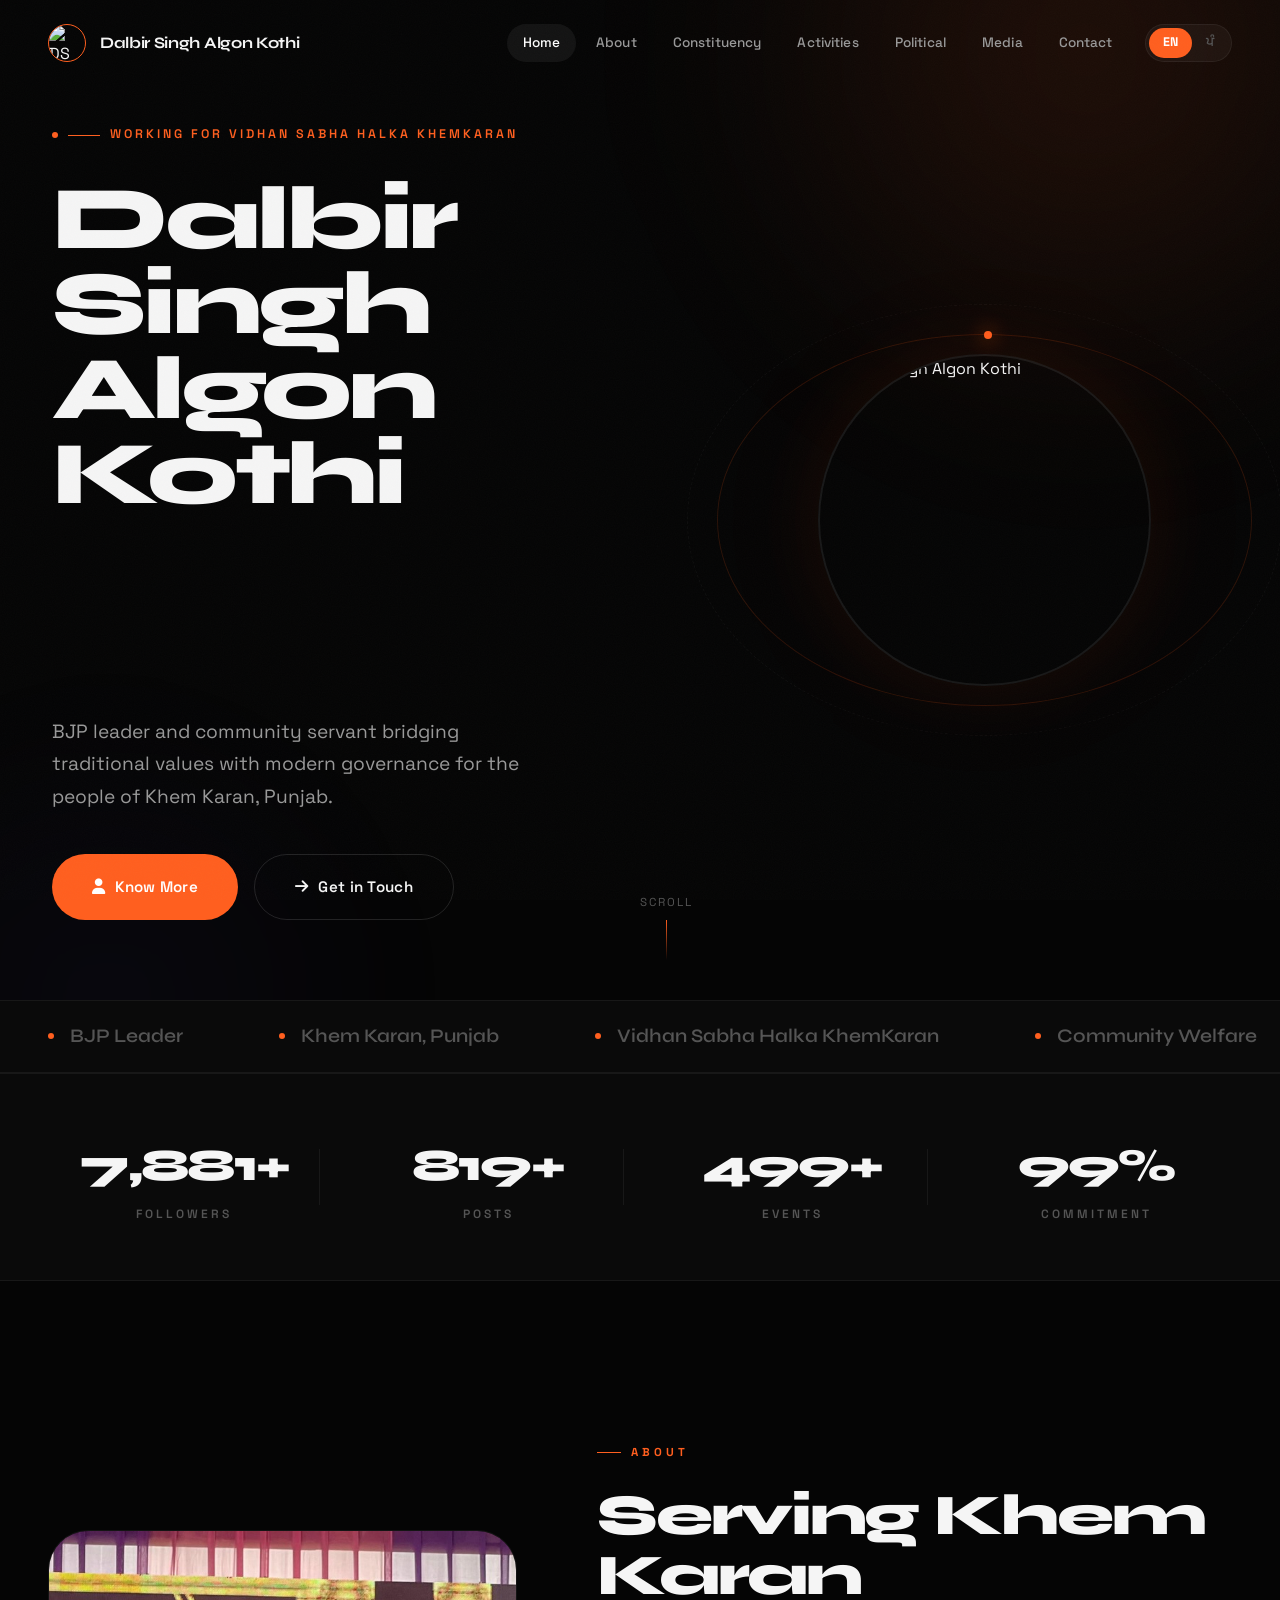
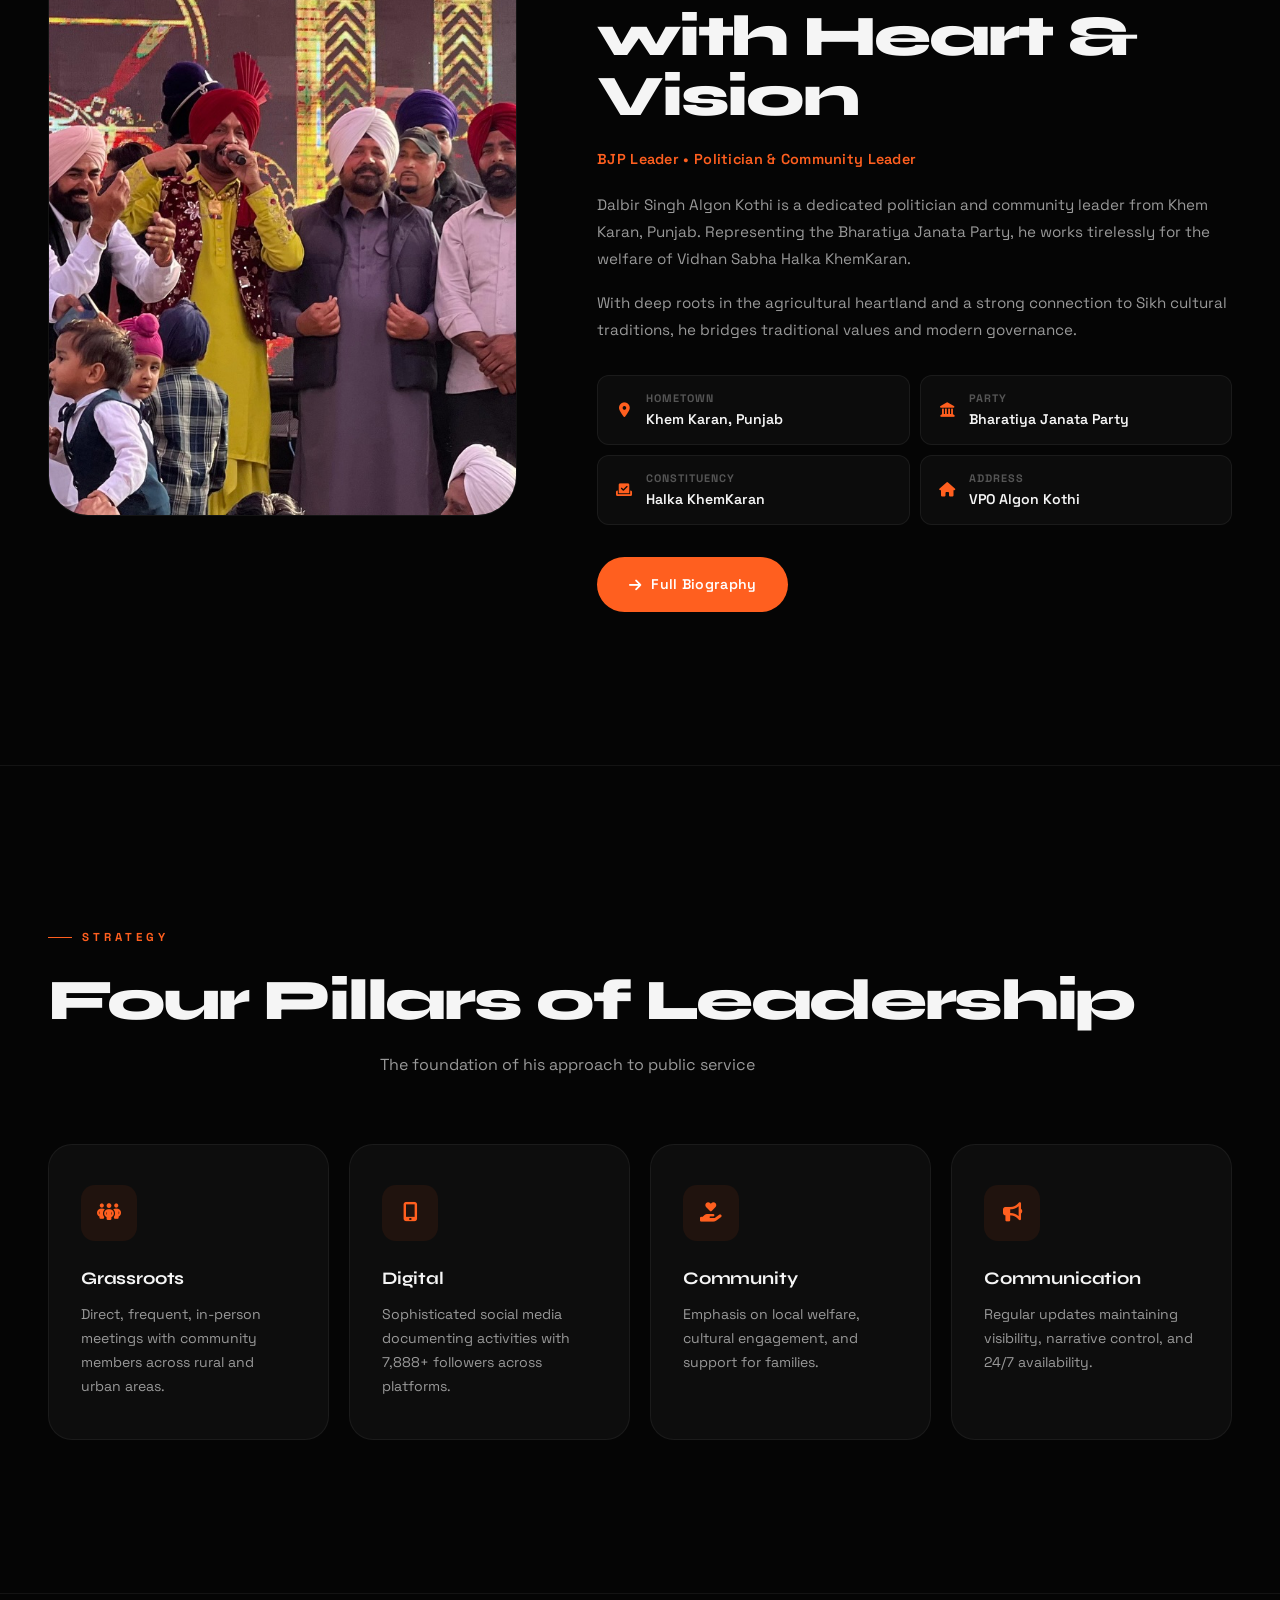
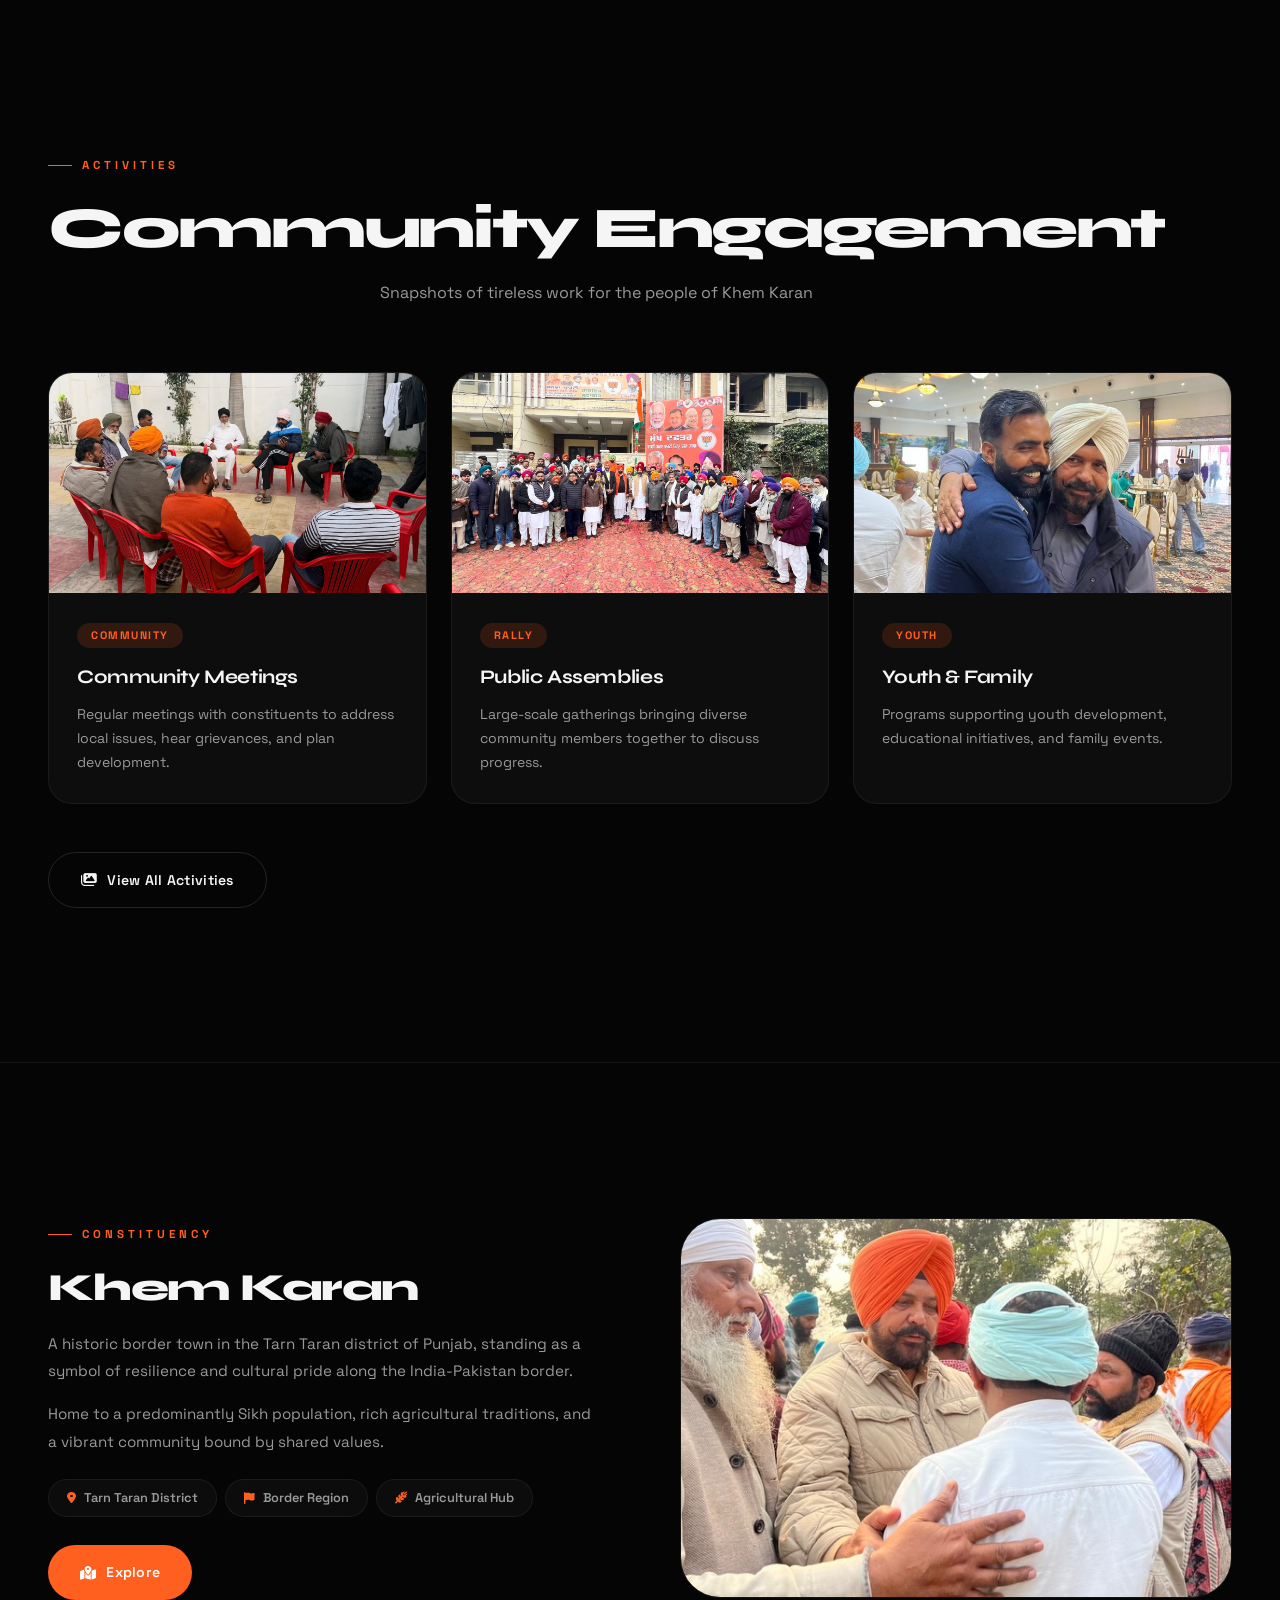
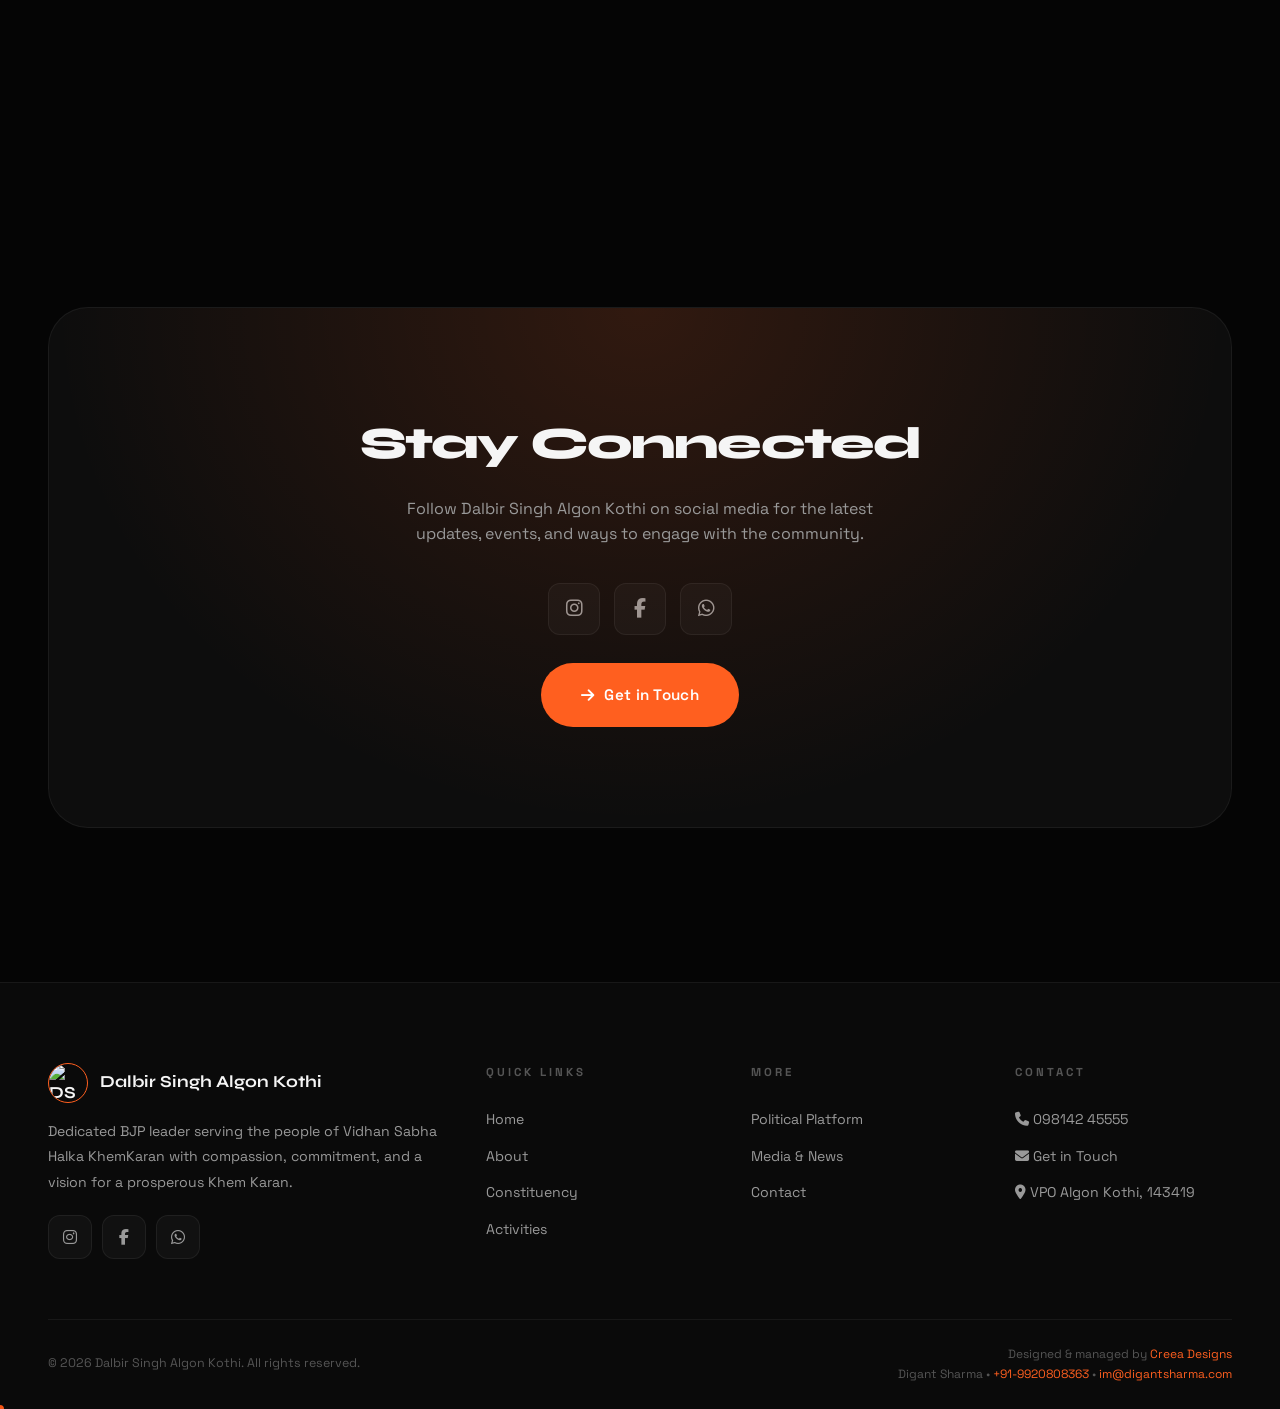
==== commit 8357ddd7: "2nd commit" ====
--- a/index.html
+++ b/index.html
@@ -1,4 +1,4 @@
-<!DOCTYPE html>
+﻿<!DOCTYPE html>
 <html lang="en">
 
 <head>
@@ -6,7 +6,7 @@
   <meta name="viewport" content="width=device-width, initial-scale=1.0">
   <title>Dalbir Singh Algon Kothi — BJP Leader, Khem Karan</title>
   <meta name="description"
-    content="Official website of Dalbir Singh Algon Kothi, BJP leader working for Vidhan Sabha Haika KhemKaran, Punjab.">
+    content="Official website of Dalbir Singh Algon Kothi, BJP leader working for Vidhan Sabha Halka KhemKaran, Punjab.">
   <link rel="stylesheet" href="css/style.css">
   <link rel="stylesheet" href="https://cdnjs.cloudflare.com/ajax/libs/font-awesome/6.5.1/css/all.min.css">
 </head>
@@ -15,7 +15,8 @@
 
   <nav class="navbar" id="navbar">
     <div class="container">
-      <a href="index.html" class="nav-logo"><img src="images/dalbir.png" alt="DS"><span>Dalbir Singh</span></a>
+      <a href="index.html" class="nav-logo"><img src="images/dalbir.png" alt="DS"><span>Dalbir Singh Algon
+          Kothi</span></a>
       <div class="nav-links" id="navLinks">
         <a href="index.html" class="active">Home</a>
         <a href="about.html">About</a>
@@ -41,11 +42,11 @@
           <div class="hero-eyebrow">
             <span class="dot"></span>
             <span class="line"></span>
-            Working for Vidhan Sabha Haika KhemKaran
+            Working for Vidhan Sabha Halka KhemKaran
           </div>
           <h1>
-            <span class="line"><span class="line-inner d1">Dalbir Singh</span></span>
-            <span class="line"><span class="line-inner d2 gradient-text">Algon Kothi</span></span>
+            <span class="line"><span class="line-inner d1">Dalbir Singh Algon Kothi</span></span>
+            <span class="line"><span class="line-inner d2 gradient-text">BJP Leader</span></span>
           </h1>
           <p class="hero-sub">BJP leader and community servant bridging traditional values with modern governance for
             the people of Khem Karan, Punjab.</p>
@@ -72,7 +73,7 @@
     <div class="marquee-track">
       <div class="marquee-item"><span class="sep"></span> BJP Leader</div>
       <div class="marquee-item"><span class="sep"></span> Khem Karan, Punjab</div>
-      <div class="marquee-item"><span class="sep"></span> Vidhan Sabha Haika KhemKaran</div>
+      <div class="marquee-item"><span class="sep"></span> Vidhan Sabha Halka KhemKaran</div>
       <div class="marquee-item"><span class="sep"></span> Community Welfare</div>
       <div class="marquee-item"><span class="sep"></span> Grassroots Engagement</div>
       <div class="marquee-item"><span class="sep"></span> Cultural Heritage</div>
@@ -81,7 +82,7 @@
       <!-- duplicate for seamless loop -->
       <div class="marquee-item"><span class="sep"></span> BJP Leader</div>
       <div class="marquee-item"><span class="sep"></span> Khem Karan, Punjab</div>
-      <div class="marquee-item"><span class="sep"></span> Vidhan Sabha Haika KhemKaran</div>
+      <div class="marquee-item"><span class="sep"></span> Vidhan Sabha Halka KhemKaran</div>
       <div class="marquee-item"><span class="sep"></span> Community Welfare</div>
       <div class="marquee-item"><span class="sep"></span> Grassroots Engagement</div>
       <div class="marquee-item"><span class="sep"></span> Cultural Heritage</div>
@@ -119,7 +120,7 @@
     <div class="container">
       <div class="about-grid">
         <div class="about-portrait reveal-left">
-          <img src="images/Community_Gathering_001.jpg" alt="Dalbir Singh at community gathering">
+          <img src="images/Community_Gathering_001.jpg" alt="Dalbir Singh Algon Kothi at community gathering">
         </div>
         <div class="reveal-right">
           <span class="sh-label">About</span>
@@ -127,7 +128,7 @@
           <div class="about-role">BJP Leader &bull; Politician &amp; Community Leader</div>
           <div class="about-text">
             <p>Dalbir Singh Algon Kothi is a dedicated politician and community leader from Khem Karan, Punjab.
-              Representing the Bharatiya Janata Party, he works tirelessly for the welfare of Vidhan Sabha Haika
+              Representing the Bharatiya Janata Party, he works tirelessly for the welfare of Vidhan Sabha Halka
               KhemKaran.</p>
             <p>With deep roots in the agricultural heartland and a strong connection to Sikh cultural traditions, he
               bridges traditional values and modern governance.</p>
@@ -148,7 +149,7 @@
             <div class="info-item"><span class="icon"><i class="fas fa-vote-yea"></i></span>
               <div>
                 <div class="label">Constituency</div>
-                <div class="value">Haika KhemKaran</div>
+                <div class="value">Halka KhemKaran</div>
               </div>
             </div>
             <div class="info-item"><span class="icon"><i class="fas fa-home"></i></span>
@@ -274,7 +275,8 @@
     <div class="container">
       <div class="cta-block reveal">
         <h2>Stay Connected</h2>
-        <p>Follow Dalbir Singh on social media for the latest updates, events, and ways to engage with the community.
+        <p>Follow Dalbir Singh Algon Kothi on social media for the latest updates, events, and ways to engage with the
+          community.
         </p>
         <div class="social-links" style="justify-content:center;gap:14px;margin-bottom:28px;">
           <a href="https://www.instagram.com/dalbiralgonkothi" target="_blank" class="social-link"
@@ -295,7 +297,7 @@
       <div class="footer-grid">
         <div class="footer-about">
           <div class="footer-logo"><img src="images/dalbir.png" alt="DS"><span>Dalbir Singh Algon Kothi</span></div>
-          <p>Dedicated BJP leader serving the people of Vidhan Sabha Haika KhemKaran with compassion, commitment, and a
+          <p>Dedicated BJP leader serving the people of Vidhan Sabha Halka KhemKaran with compassion, commitment, and a
             vision for a prosperous Khem Karan.</p>
           <div class="social-links"><a href="https://www.instagram.com/dalbiralgonkothi" target="_blank"
               class="social-link"><i class="fab fa-instagram"></i></a><a
--- a/css/style.css
+++ b/css/style.css
@@ -64,6 +64,18 @@
   font-family: var(--font-pa);
 }
 
+/* ── Punjabi hero: prevent Gurmukhi ascenders from being clipped ── */
+body.pa .hero h1 {
+  font-size: clamp(2.4rem, 5vw, 4.8rem);
+  line-height: 1.15;
+}
+
+body.pa .hero h1 .line {
+  padding-top: 0.15em;
+  /* room for Gurmukhi top stroke (ਸਿਰਮੁਣੀ) */
+  overflow: hidden;
+}
+
 img {
   max-width: 100%;
   height: auto;
@@ -1760,8 +1772,31 @@
   transform: translateY(0);
 }
 
+/* Util grids */
+.grid-2 {
+  display: grid;
+  grid-template-columns: repeat(2, 1fr);
+  gap: 32px;
+}
+
+.grid-3 {
+  display: grid;
+  grid-template-columns: repeat(3, 1fr);
+  gap: 24px;
+}
+
+.grid-4 {
+  display: grid;
+  grid-template-columns: repeat(4, 1fr);
+  gap: 20px;
+}
+
 /* ======================== RESPONSIVE ======================== */
 @media (max-width: 1024px) {
+  .grid-4 {
+    grid-template-columns: repeat(2, 1fr);
+  }
+
   .hero-layout {
     grid-template-columns: 1fr;
     text-align: center;
@@ -1876,7 +1911,7 @@
   .grid-2,
   .grid-3,
   .grid-4 {
-    grid-template-columns: 1fr;
+    grid-template-columns: 1fr !important;
   }
 
   .stats-grid {
@@ -1965,23 +2000,4 @@
   body::after {
     display: none;
   }
-}
-
-/* Util grids */
-.grid-2 {
-  display: grid;
-  grid-template-columns: repeat(2, 1fr);
-  gap: 32px;
-}
-
-.grid-3 {
-  display: grid;
-  grid-template-columns: repeat(3, 1fr);
-  gap: 24px;
-}
-
-.grid-4 {
-  display: grid;
-  grid-template-columns: repeat(4, 1fr);
-  gap: 20px;
 }
